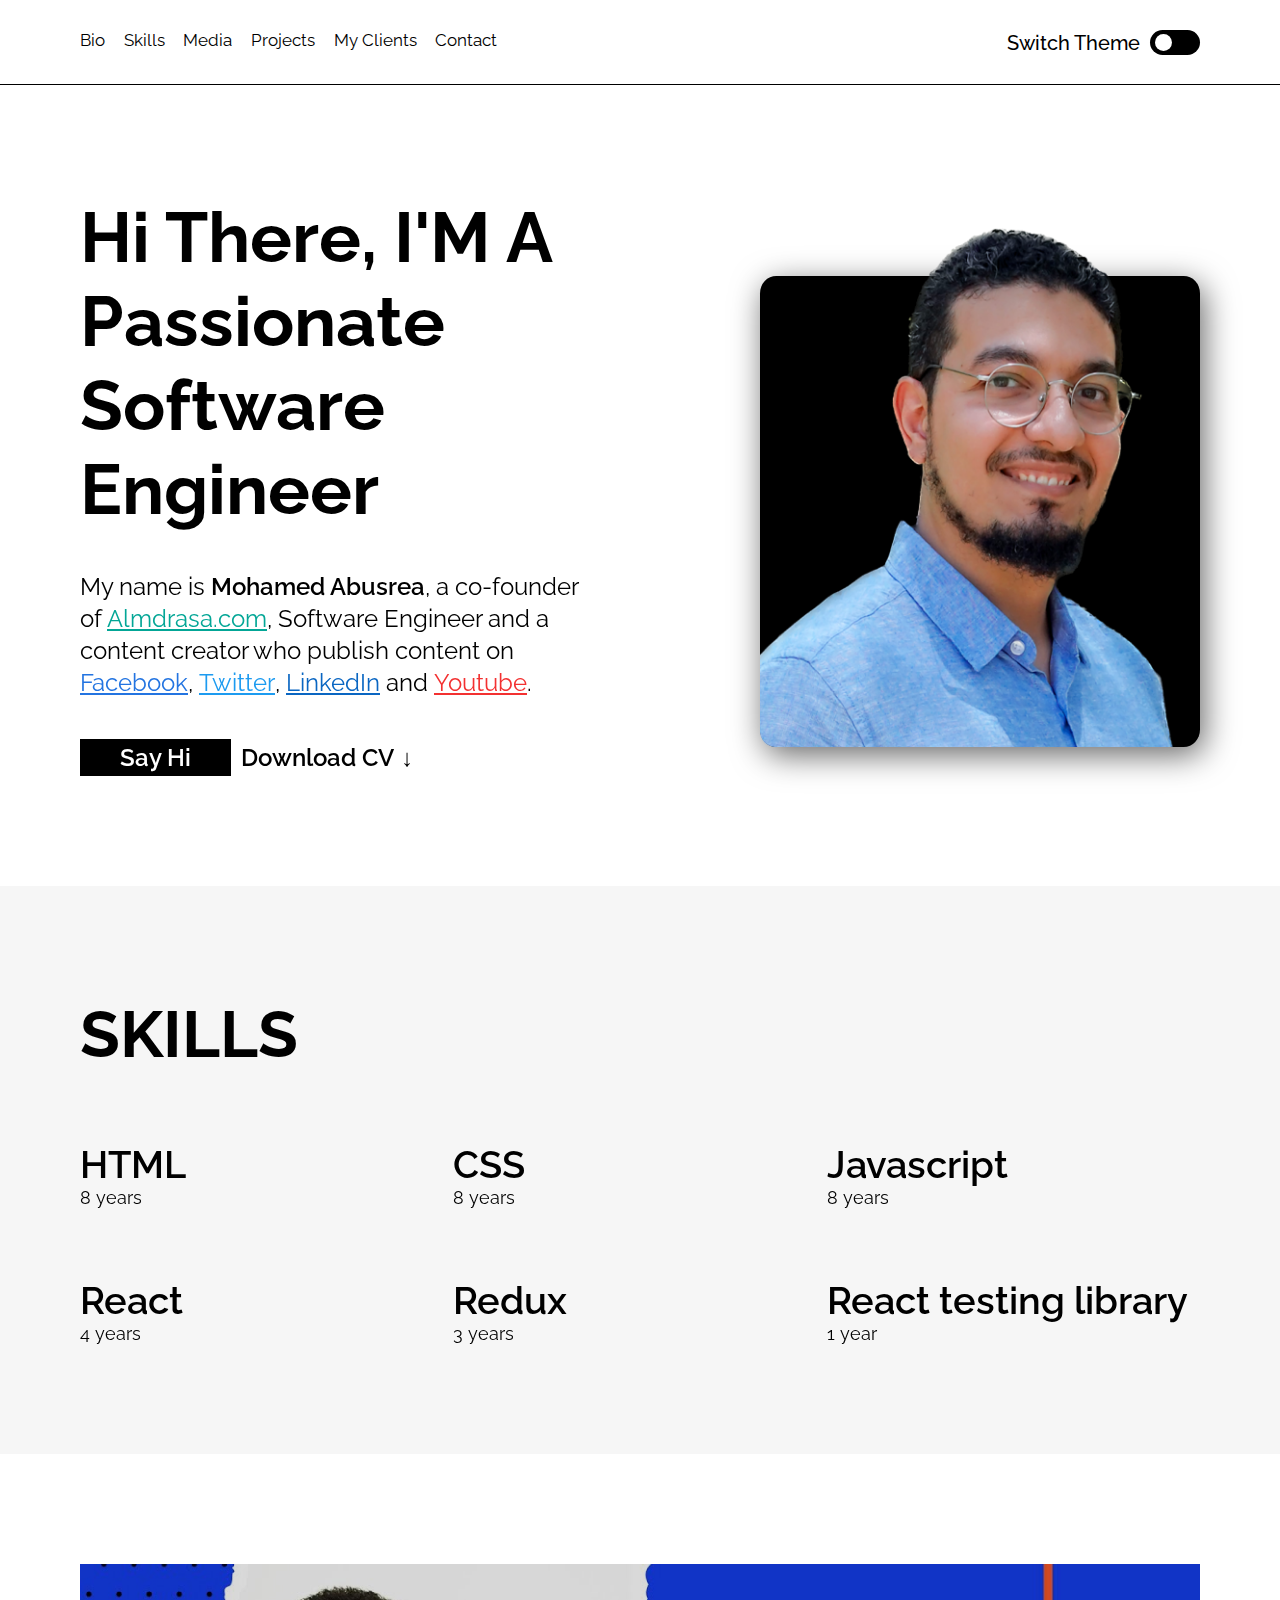
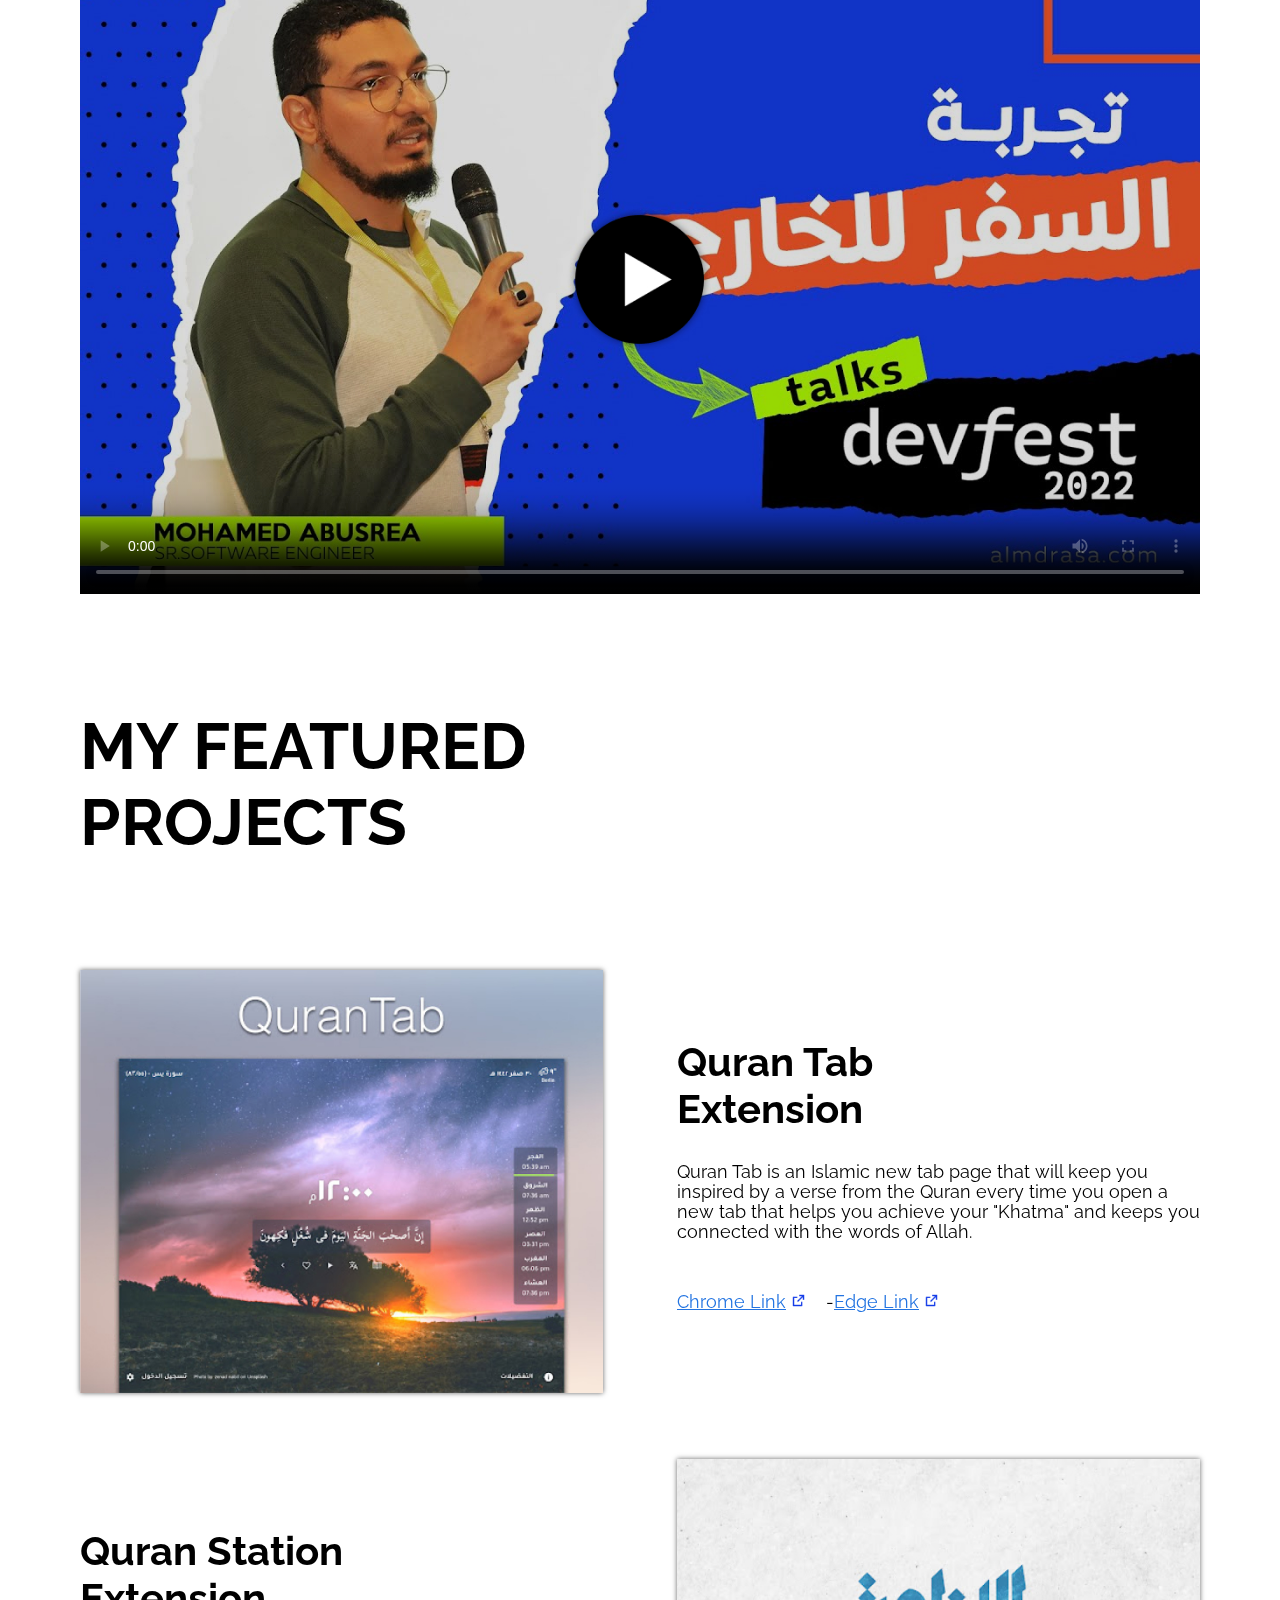
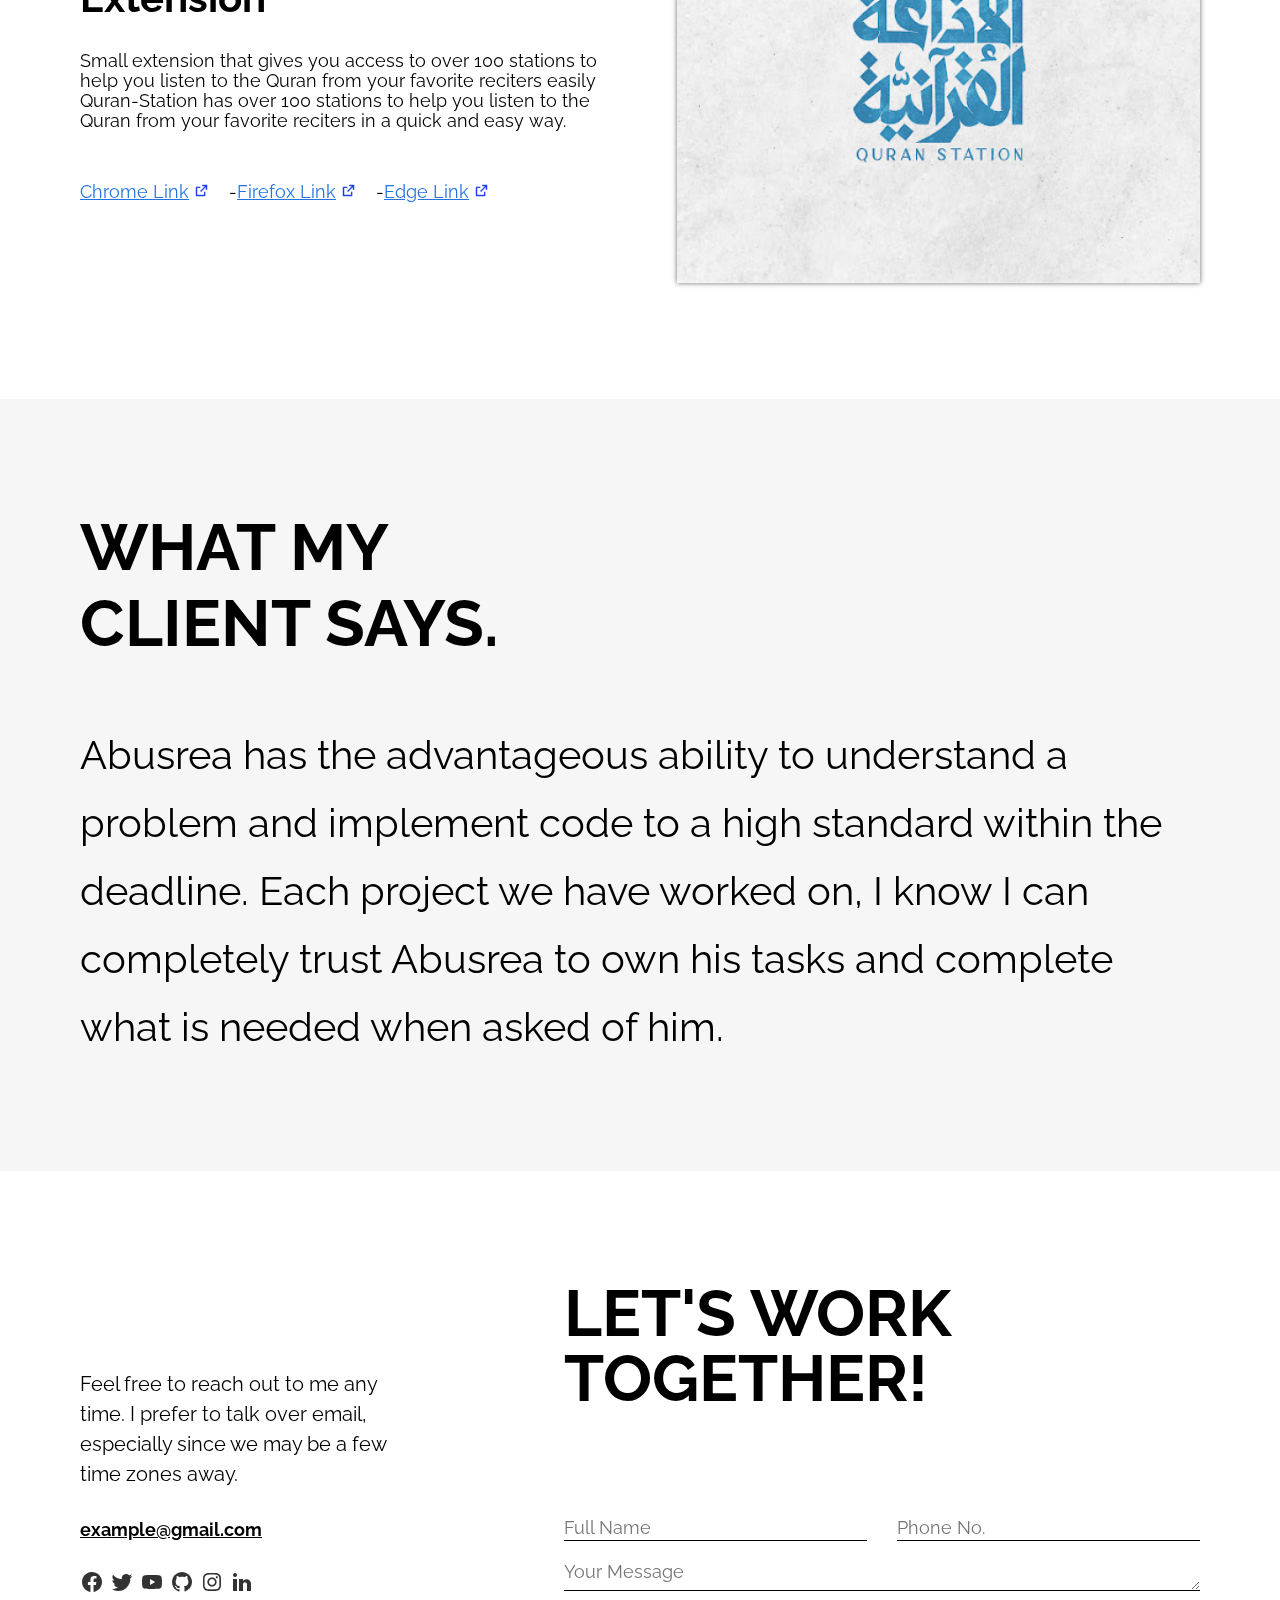
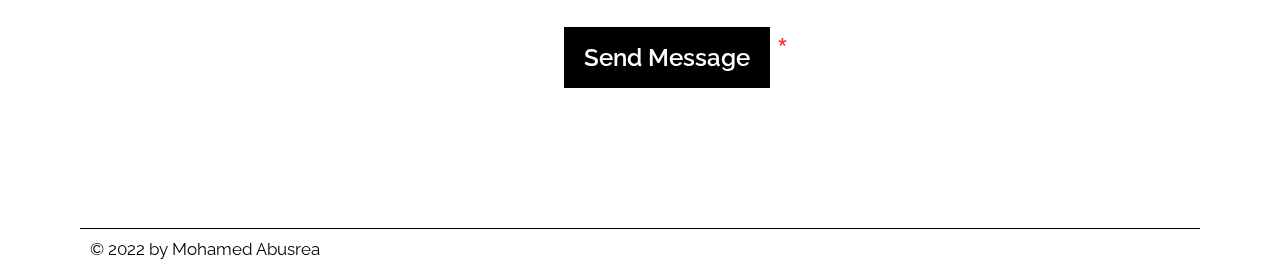
==== index.html @ 6fb5336c "saving a simple version" ====
<!DOCTYPE html>
<html lang="en">
  <head>
    <meta charset="UTF-8" />
    <meta name="viewport" content="width=device-width, initial-scale=1.0" />
    <link rel="stylesheet" href="style.css" />
    <link rel="preconnect" href="https://fonts.googleapis.com" />
    <link rel="preconnect" href="https://fonts.gstatic.com" crossorigin />
    <link
      href="https://fonts.googleapis.com/css2?family=Poppins&display=swap"
      rel="stylesheet"
    />
    <link rel="preconnect" href="https://fonts.googleapis.com" />
    <link rel="preconnect" href="https://fonts.gstatic.com" crossorigin />
    <link
      href="https://fonts.googleapis.com/css2?family=Raleway&display=swap"
      rel="stylesheet"
    />
    <title>Mohamed Abusrea</title>
  </head>
  <body>
    <div class="global-container">
      <video  class="bg-loop" autoplay loop muted playsinline >
        <source src="video-loop.mp4" type="video/mp4"/>
        Your browser does not support Video tag.
      </video>
      <header>
        
        <label class="burger-menu" for="menu">
          <div class="burger-menu__bar"></div>
          <div class="burger-menu__bar"></div>
          <div class="burger-menu__bar"></div>
        </label>
        <input type="checkbox" class="burger-menu__checkbox" id="menu"/>


        <nav class="nav">
          <ul class="nav__list">
            <li><a href="#bio" class="a-bio">Bio</a></li>
            <li><a href="#skills"class="a-skills" >Skills</a></li>
            <li><a href="#media" class="a-media">Media</a></li>
            <li><a href="#projects" class="a-projects">Projects</a></li>
            <li><a href="#clients" class="a-clients">My Clients</a></li>
            <li><a href="#contact" class="a-contact">Contact</a></li>
          </ul>
        </nav>


        <div class="toggle">
          <h3>Switch Theme</h3>
          <input type="checkbox" name="toggle-box" id="toggle__checkbox" />
          <label class="toggle__label" for="toggle__checkbox"></label>
        </div>
      </header>
      <section class="bio section--container" id="bio">
        <div class="bio__infos">
          <h1 class="bio__title">
            Hi There, I'M A Passionate Software Engineer
          </h1>
          <p class="bio__description">
            My name is <span class="bio__name">Mohamed Abusrea</span>, a
            co-founder of
            <a class="bio__almdrasa" href="https://www.almdrasa.com/"
              >Almdrasa.com</a
            >, Software Engineer and a content creator who publish content on
            <a class="bio__facebook" href="https://www.facebook.com/m.abusrea"
              >Facebook</a
            >,
            <a class="bio__twitter" href="https://twitter.com/mohamed_abusrea"
              >Twitter</a
            >,
            <a
              class="bio__linkedin"
              href="https://www.linkedin.com/in/mohamedabusrea/"
              >LinkedIn</a
            >
            and
            <a
              class="bio__youtube"
              href="https://www.youtube.com/@MohamedAbusrea"
              >Youtube</a
            >.
          </p>
          <di class="bio__docs">
            <a href="#contact" class="bio__contact">Say Hi</a>
            <a href="./assets/mohamedAbusreaResume.pdf" class="bio__download"
              >Download CV <span class="bio__download--arrow">↓</span></a
            >
          </di>
        </div>
        <div class="bio__image">
          <img
            src="images/personal-pic.png"
            alt="Self-Picture:Mohamed_Abusrea"
          />
        </div>
      </section>

      <section class="skills section--bg" id="skills">
        <h1 class="skills__title section-title">SKILLS</h1>

        <div class="html">
          <h2>HTML</h2>
          <span>8 years</span>
        </div>
        <div class="css">
          <h2>CSS</h2>
          <span>8 years</span>
        </div>
        <div class="js">
          <h2>Javascript</h2>
          <span>8 years</span>
        </div>

        <div class="react">
          <h2>React</h2>
          <span>4 years</span>
        </div>
        <div class="redux">
          <h2>Redux</h2>
          <span>3 years</span>
        </div>
        <div class="react-testing-lib">
          <h2>React testing library</h2>
          <span>1 year</span>
        </div>
      </section>

      <section class="media " id="media">
        <video poster="./images/thumbnail.jpg" controls class="media__video">
          <source src="./video.mp4" type="video/mp4">
        </video>
      </section>

      <section class="projects" id="projects">
        <h1 class="projects__title section-title">MY FEATURED PROJECTS</h1>
        <div class="section--container">
        <div class="projects__image1">
          <img src="images/project-1.jpg" alt="1st project">
        </div>
        <div class="projects__project1">
          <h2>
            Quran Tab Extension
          </h2>
          <p>
            Quran Tab is an Islamic new tab page that will keep you inspired by a verse from the Quran every time you open a new tab that helps you achieve your "Khatma" and keeps you connected with the words of Allah.
          </p>
          <span class="projects__links">
            <a href="https://bit.ly/qt-chrome">Chrome Link</a>
            <span>-</span><a href="https://bit.ly/qt-edge">Edge Link</a>
          </span>
        </div>
        <div class="projects__project2">
          <h2>
            Quran Station Extension
          </h2>
          <p>
            Small extension that gives you access to over 100 stations to help you listen to the Quran from your favorite reciters easily Quran-Station has over 100 stations to help you listen to the Quran from your favorite reciters in a quick and easy way.
          </p>
          <span class="projects__links">
            <a href="https://bit.ly/qs-chrome">Chrome Link</a>
            <span>-</span><a href="https://bit.ly/qs-firefox">Firefox Link</a>
            <span>-</span><a href="https://bit.ly/quran-station-edge">Edge Link</a>
          </span>
        </div>
        <div class="projects__image2">
          <img src="images/project-2.jpg" alt="2nd project">
        </div>
      </div>
      </section>

      <section class="clients section--container section--bg" id="clients">
        <h1 class="client__title section-title">
          WHAT MY <br/>CLIENT SAYS.
        </h1>
        <div class="clients__opinions">
          <p class="clients__opinion">
            Abusrea has the advantageous ability to understand a problem and implement code to a high standard within the deadline. Each project we have worked on, I know I can completely trust Abusrea to own his tasks and complete what is needed when asked of him.
          </p>
          <p class="clients__opinion"> 
            Mohamed will patiently listen to you and give you his own Ideas as well, and in the end, he comes up with something completely different from what you're expecting, but the good news is, you'll always love it.
          </p>
          <p class="clients__opinion">
            I had a chance to work closely with Mohamed as a direct manager from hist first day at DeliveryHero until my last day there (6+months). Mohamed's biggest strengths that I admire are taking initiatives on personal and team level, and driving them.
          </p>
        </div>
      </section>

      <section class="contact section--container" id="contact">
        <div>
          <p class="contact__description">
            Feel free to reach out to me any time. I prefer to talk over email, especially since we may be a few time zones away.
          </p>
          <a href="mailto: example@gmail.com" class="contact__email">example@gmail.com</a>
          <div class="contact__socials">
            <a href="#" class="contact__social">
              <svg width="24" height="24" viewBox="0 0 24 24" fill="none" xmlns="http://www.w3.org/2000/svg">
                <path d="M2.00195 12.002C2.00312 16.9214 5.58036 21.11 10.439 21.881V14.892H7.90195V12.002H10.442V9.80198C10.3284 8.75952 10.6845 7.72058 11.4136 6.96692C12.1427 6.21325 13.1693 5.823 14.215 5.90198C14.9655 5.9141 15.7141 5.98095 16.455 6.10198V8.56098H15.191C14.7558 8.50399 14.3183 8.64771 14.0017 8.95165C13.6851 9.25559 13.5237 9.68687 13.563 10.124V12.002H16.334L15.891 14.893H13.563V21.881C18.8174 21.0506 22.502 16.2518 21.9475 10.9611C21.3929 5.67035 16.7932 1.73991 11.4808 2.01716C6.16831 2.29441 2.0028 6.68229 2.00195 12.002Z" fill="#333333"/>
                </svg>                
            </a>
            <a href="#" class="contact__social">
              <svg width="24" height="24" viewBox="0 0 24 24" fill="none" xmlns="http://www.w3.org/2000/svg">
                <path d="M19.995 6.68799C20.8914 6.15208 21.5622 5.30823 21.882 4.31399C21.0397 4.81379 20.118 5.16587 19.157 5.35499C17.8246 3.94552 15.7135 3.60251 14.0034 4.51764C12.2933 5.43277 11.4075 7.37948 11.841 9.26999C8.39062 9.09676 5.17598 7.4669 2.99702 4.78599C1.85986 6.74741 2.44097 9.25477 4.32502 10.516C3.64373 10.4941 2.97754 10.3096 2.38202 9.97799C2.38202 9.99599 2.38202 10.014 2.38202 10.032C2.38241 12.0751 3.82239 13.8351 5.82502 14.24C5.19308 14.4119 4.53022 14.4372 3.88702 14.314C4.45022 16.0613 6.06057 17.2583 7.89602 17.294C6.37585 18.4871 4.49849 19.1342 2.56602 19.131C2.22349 19.1315 1.88123 19.1118 1.54102 19.072C3.50341 20.333 5.78738 21.0023 8.12002 21C11.3653 21.0223 14.484 19.7429 16.7787 17.448C19.0734 15.1531 20.3526 12.0342 20.33 8.78899C20.33 8.60299 20.3257 8.41799 20.317 8.23399C21.1575 7.62659 21.8828 6.87414 22.459 6.01199C21.676 6.35905 20.8455 6.58691 19.995 6.68799Z" fill="#333333"/>
                </svg>                
            </a>
            <a href="#" class="contact__social">
              <svg width="24" height="24" viewBox="0 0 24 24" fill="none" xmlns="http://www.w3.org/2000/svg">
                <path d="M12.006 19.012H11.986C11.924 19.012 5.721 19 4.156 18.575C3.29543 18.3432 2.62335 17.6707 2.392 16.81C2.11058 15.2224 1.97469 13.6123 1.986 12C1.97873 10.385 2.11831 8.77271 2.403 7.183C2.64071 6.32151 3.30983 5.64595 4.169 5.4C5.691 5 11.723 5 11.979 5H12C12.063 5 18.282 5.012 19.831 5.437C20.6898 5.67001 21.3605 6.3411 21.593 7.2C21.8834 8.79354 22.0197 10.4113 22 12.031C22.007 13.644 21.8671 15.2543 21.582 16.842C21.3477 17.7016 20.6752 18.3726 19.815 18.605C18.295 19.008 12.262 19.012 12.006 19.012ZM10.006 9.005L10.001 15.005L15.213 12.005L10.006 9.005Z" fill="#333333"/>
                </svg>
            </a>
            <a href="#" class="contact__social">
              <svg width="24" height="24" viewBox="0 0 24 24" fill="none" xmlns="http://www.w3.org/2000/svg">
                <path d="M12.026 2C7.13295 1.99937 2.96183 5.54799 2.17842 10.3779C1.395 15.2079 4.23061 19.893 8.87302 21.439C9.37302 21.529 9.55202 21.222 9.55202 20.958C9.55202 20.721 9.54402 20.093 9.54102 19.258C6.76602 19.858 6.18002 17.92 6.18002 17.92C5.99733 17.317 5.60459 16.7993 5.07302 16.461C4.17302 15.842 5.14202 15.856 5.14202 15.856C5.78269 15.9438 6.34657 16.3235 6.66902 16.884C6.94195 17.3803 7.40177 17.747 7.94632 17.9026C8.49087 18.0583 9.07503 17.99 9.56902 17.713C9.61544 17.207 9.84055 16.7341 10.204 16.379C7.99002 16.128 5.66202 15.272 5.66202 11.449C5.64973 10.4602 6.01691 9.5043 6.68802 8.778C6.38437 7.91731 6.42013 6.97325 6.78802 6.138C6.78802 6.138 7.62502 5.869 9.53002 7.159C11.1639 6.71101 12.8882 6.71101 14.522 7.159C16.428 5.868 17.264 6.138 17.264 6.138C17.6336 6.97286 17.6694 7.91757 17.364 8.778C18.0376 9.50423 18.4045 10.4626 18.388 11.453C18.388 15.286 16.058 16.128 13.836 16.375C14.3153 16.8651 14.5612 17.5373 14.511 18.221C14.511 19.555 14.499 20.631 14.499 20.958C14.499 21.225 14.677 21.535 15.186 21.437C19.8265 19.8884 22.6591 15.203 21.874 10.3743C21.089 5.54565 16.9181 1.99888 12.026 2Z" fill="#333333"/>
                </svg>
            </a>
            <a href="#" class="contact__social">
              <svg width="24" height="24" viewBox="0 0 24 24" fill="none" xmlns="http://www.w3.org/2000/svg">
                <path d="M12.002 21.041C9.54195 21.041 9.25195 21.028 8.29195 20.986C7.54332 20.9614 6.80439 20.8092 6.10695 20.536C4.90026 20.0664 3.94609 19.1119 3.47695 17.905C3.21426 17.205 3.07257 16.4655 3.05795 15.718C3.00195 14.76 3.00195 14.446 3.00195 12.005C3.00195 9.538 3.01495 9.25 3.05795 8.295C3.07289 7.54853 3.21457 6.81001 3.47695 6.111C3.94558 4.90253 4.9013 3.94718 6.10995 3.479C6.8086 3.21521 7.5473 3.07315 8.29395 3.059C9.24895 3.005 9.56295 3.005 12.002 3.005C14.482 3.005 14.767 3.018 15.712 3.059C16.4605 3.07327 17.2012 3.21531 17.902 3.479C19.1103 3.94771 20.0658 4.90288 20.535 6.111C20.8021 6.8202 20.9445 7.57026 20.956 8.328C21.012 9.28601 21.012 9.59901 21.012 12.039C21.012 14.479 20.998 14.799 20.956 15.746C20.9411 16.4942 20.799 17.2344 20.536 17.935C20.0656 19.1427 19.11 20.0976 17.902 20.567C17.2022 20.8292 16.4631 20.9709 15.716 20.986C14.761 21.041 14.448 21.041 12.002 21.041ZM11.968 4.588C9.52195 4.588 9.26795 4.6 8.31295 4.643C7.74294 4.65056 7.17843 4.75575 6.64395 4.954C5.85471 5.25601 5.23018 5.878 4.92495 6.666C4.72517 7.2063 4.61996 7.77698 4.61395 8.353C4.56095 9.322 4.56095 9.576 4.56095 12.005C4.56095 14.405 4.56995 14.696 4.61395 15.659C4.62291 16.2292 4.72805 16.7938 4.92495 17.329C5.23063 18.1165 5.85505 18.738 6.64395 19.04C7.17807 19.2396 7.7428 19.3448 8.31295 19.351C9.28095 19.407 9.53595 19.407 11.968 19.407C14.421 19.407 14.675 19.395 15.622 19.351C16.1924 19.3441 16.7573 19.2389 17.292 19.04C18.0764 18.7354 18.6969 18.1153 19.002 17.331C19.2014 16.7903 19.3065 16.2193 19.313 15.643H19.324C19.367 14.687 19.367 14.432 19.367 11.989C19.367 9.54601 19.356 9.289 19.313 8.334C19.304 7.76446 19.1988 7.20052 19.002 6.666C18.6976 5.88058 18.077 5.2593 17.292 4.954C16.7574 4.75475 16.1924 4.64953 15.622 4.643C14.655 4.588 14.402 4.588 11.968 4.588ZM12.002 16.624C10.1319 16.6252 8.44537 15.4997 7.72882 13.7725C7.01226 12.0452 7.40686 10.0563 8.72858 8.73347C10.0503 7.4106 12.0388 7.01428 13.7667 7.72934C15.4946 8.4444 16.6215 10.13 16.622 12C16.6192 14.5511 14.553 16.619 12.002 16.624ZM12.002 8.998C10.3451 8.998 9.00195 10.3412 9.00195 11.998C9.00195 13.6549 10.3451 14.998 12.002 14.998C13.6588 14.998 15.002 13.6549 15.002 11.998C14.9981 10.3427 13.6572 9.00185 12.002 8.998ZM16.802 8.28501C16.2074 8.2828 15.7269 7.79959 15.728 7.20501C15.7291 6.61043 16.2114 6.12901 16.806 6.12901C17.4005 6.12901 17.8828 6.61042 17.884 7.205C17.8842 7.49187 17.7702 7.76703 17.5672 7.96968C17.3642 8.17234 17.0888 8.2858 16.802 8.28501Z" fill="#333333"/>
                </svg>
            </a>
            <a href="#" class="contact__social">
              <svg width="24" height="24" viewBox="0 0 24 24" fill="none" xmlns="http://www.w3.org/2000/svg">
                <path d="M13 21H9V9H13V11C13.8526 9.91525 15.1456 9.26857 16.525 9.237C19.0056 9.25077 21.0072 11.2694 21 13.75V21H17V14.25C16.84 13.1326 15.8818 12.3036 14.753 12.306C14.2593 12.3216 13.7932 12.5378 13.4624 12.9046C13.1316 13.2715 12.9646 13.7573 13 14.25V21ZM7 21H3V9H7V21ZM5 7C3.89543 7 3 6.10457 3 5C3 3.89543 3.89543 3 5 3C6.10457 3 7 3.89543 7 5C7 5.53043 6.78929 6.03914 6.41421 6.41421C6.03914 6.78929 5.53043 7 5 7Z" fill="#333333"/>
              </svg>
            </a>
          </div>
        </div>
        <div class="contact__form">
          <h1 class="section-title contact__title">
            LET'S WORK TOGETHER!
          </h1>
          <form action="results.html">
            <div class="contact__inputs">
              <input name="fullName" placeholder="Full Name" type="text" class="contact__input" required>
              <input name="telephone" placeholder="Phone No." type="tel" class="contact__input" pattern="[0-9]{3}-[0-9]{2}-[0-9]{3}" required>
            </div>
            <textarea placeholder="Your Message" name="description" id="description" rows="1" class="contact__input" required></textarea>
            <input type="submit" value="Send Message" >
          </form>
        </div>
      </section>

      <footer>
        <p>© 2022 by Mohamed Abusrea</p>
      </footer>
    </div>
  </body>
</html>
---- style.css ----
:root{
    --container-width: 112rem;
    --gutter: 2rem;
    --color-black: #000;
    --color-light-black:#00000099;
    --color-white: #fff;
    --color-blue: #2374e1;
    --color-light-blue: #1d9bf0;
    --color-dark-blue: #0a66c2;
    --color-darker-blue: #143ce8;
    --color-red: #f33131;
    --color-green: #03a696;
    --color-grey: #f6f6f6;
    --color-very-dark-blue:rgb(14, 0, 78);
    --color-light-orange:rgba(223, 149, 12, 0.999);
    --color-dark-green: #42959b;
    --color-background: var(--color-white);
    --color-box-shadow:var(--color-light-black);
    --color-text: var(--color-black);
    --color-box-img: var(--color-black);
    --color-link-bg: var(--color-black);
    --color-input-border: var(--color-black);
    --font-family-raleway: "Raleway", sans-serif;
    --font-family-poppins: 'Poppins', sans-serif;
    --font-weight-regular: 400;
    --font-weight-medium: 500;
    --font-weight-semi-bold: 600;
    --font-weight-bold: 700;
    --font-size-70: 7rem;
    --font-size-65: 6.5rem;
    --font-size-40: 4rem;
    --font-size-38: 3.8rem;
    --font-size-24: 2.4rem;
    --font-size-22: 2.2rem;
    --font-size-20: 2rem;
    --font-size-18: 1.8rem;
    --font-size-15: 1.5rem;
    --transition-timing: 0.3s;
}
/* CSS Reset */
*{
    margin: 0;
    padding: 0;
    font:inherit;
}

*, *::before, *::after{
    box-sizing:border-box;
}

a{
    color:inherit;
    display: inline-block;
}

ul,ol{
    list-style:none;
}

/* End CSS Reset */

html {
    font-size: 62.5%;
    scroll-behavior: smooth;
    scroll-padding-top: 11rem;
    overflow-x: hidden;
}

body{
    font-family: var(--font-family-raleway);
    font-size: 1.7rem;
    color:var(--color-text);
    background-color: var(--color-background);
}
.global-container{
    max-width: calc(var(--container-width) + var(--gutter) * 2);
    margin:0 auto;
    display: grid;
    row-gap:11rem;
    padding-inline: var(--gutter);
}
.section--container{
    display: grid;
    grid-template-rows: auto;
    grid-template-columns:repeat(2, 1fr) ;
    font-size: var(--font-size-24);
    column-gap: 7.4rem;
    row-gap: 6rem;
    align-items: center;
}
.section-title{
    font-family: var(--font-family-raleway);
    font-size: var(--font-size-65);
    font-weight:var(--font-weight-bold);
    grid-column: 1/-1;
    text-transform: capitalize;
}
.section--bg::before{
    content: "";
    position: absolute;
    height: 100%;
    width: 100vw;
    justify-self: center;
    background-color: var(--color-grey);
    z-index: -1;
}
.section--bg {
    padding: 11rem 0;
}

.bg-loop{
    position: fixed;
    top: 0;
    left: 0;
    min-height: 100%;
    min-width: 100%;
    opacity: 0.23;
    z-index: -1;
}

header{
    padding: 3rem 0;
    display: flex;
    justify-content: center;
    position: sticky;
    top: 0;
    background-color: var(--color-background);
    z-index: 1;
}
header::before{
    content: "";
    position: absolute;
    z-index: -1;
    height: 100%;
    width: 100vw;
    border-bottom: 0.1rem solid var(--color-input-border);
    background-color: var(--color-background);
    top: 0;
}
.burger-menu__checkbox{display: none;}

.global-container:has(#bio:target) .a-bio,
.global-container:has(#skills:target) .a-skills,
.global-container:has(#projects:target) .a-projects,
.global-container:has(#contact:target) .a-contact,
.global-container:has(#clients:target) .a-clients,
.global-container:has(#media:target) .a-media{
    color: var(--color-red);
    font-weight: var(--font-weight-bold);
    text-decoration: underline;
}
.nav__list{
    display: flex;
    gap: 1.1em;
}
.nav__list a{
    text-decoration: none;
}
.nav__list a:hover{
    text-decoration: underline;
}
/*Toggle part*/
.toggle{
    display: flex;
    gap: 10px;
    margin-left: auto;
    align-items: center;
}
.toggle > h3{
    font-weight: var(--font-weight-medium);
    font-size: 20px;
}

#toggle__checkbox{
    display: none;
}
.toggle__label{
    display: block;
    background-color: var(--color-black);
    color:var(--color-white);
    border-radius: 1em;
    width:5rem;
    height: 2.5rem;
    cursor: pointer;
    padding: .25em .3em ;
    transition: .5s;
}
.toggle__label::after{
    content: "";
    display: block;
    background-color: var(--color-white);
    width:1em;
    height: 1em;
    border-radius: 50%;
    transition: .5s;

}
#toggle__checkbox:checked + .toggle__label{
    background-color: var(--color-white);
    border: var(--color-black) solid 1px;
}
#toggle__checkbox:checked + .toggle__label::after{
    transform:translatex(2rem);
    background-color: var(--color-very-dark-blue);
    transition: .4s;
}


/*Bio part*/
.bio__infos{
    display:flex;
    flex-direction:column;
    gap:4rem;
}
.bio__title{
    font-weight: var(--font-weight-bold);
    font-size: var(--font-size-70);
    grid-area: 1/ 1/ 2/ 2;
    line-height: 1.2em;
    
}
.bio__description{
    line-height: 32px;
    grid-area: 2 / 1 / 3 /2;
    
}
.bio__almdrasa {
    color: var(--color-green);
  }
  .bio__facebook {
    color: var(--color-blue);
  }
  .bio__twitter {
    color: var(--color-light-blue);
  }
  .bio__linkedin {
    color: var(--color-dark-blue);
  }
  .bio__youtube {
    color: var(--color-red);
  }
.bio__description > span{
    font-weight: var(--font-weight-semi-bold);
}
.bio__docs{
    grid-area:3/ 1 /4 /2 ;
    display: flex;
    align-items: center;
    gap: 1rem;
}
.bio__download, .bio__contact{
    text-decoration: none;
    font-weight: var(--font-weight-semi-bold);
}
.bio__download {
    display:flex ;
    gap:0.3em;
    align-items: center;
}
.bio__contact{
    color: var(--color-white);
    background-color: var(--color-link-bg);
    padding: 0.4rem 4rem;
}
.bio__download--arrow {
    display: inline-block;
    animation: UpDown 1.4s infinite  cubic-bezier(0.18, 0.89, 0.32, 1.28);
}
@keyframes UpDown {
    0%{
        transform: translateY(-0.3rem);
    }
    35%{
        transform: translateY(0.3rem);
    }
    70%{
        transform:translateY(0);
    }
    100%{
        transform: translateY(-0.3rem);
    }
}

.bio__image img{
    width:44rem;
}
.bio__image{
    display: flex;
    position: relative;
    align-items: flex-end;
    justify-self: end;
    align-self: center;
}
.bio__image::before{
    content: "";
    height: 90%;
    width: 100%;
    z-index:-1;
    position: absolute;
    background-color: var(--color-box-img);
    border-radius: 3.7%;
    box-shadow: 4px 8px 32px var(--color-box-shadow);
}


/* Skills part */
.skills{
    display:grid;
    position: relative;
    grid-template-rows:repeat(3, auto);
    grid-template-columns: repeat(3, 1fr);
    row-gap: 7rem;
    height: fit-content;
}
.skills h2{
    font-size:var(--font-size-38);
    font-weight: var(--font-weight-semi-bold);
}
.html{
    grid-area: 2 / 1 / 2 / 2;
}
.css{
    grid-area: 2/2/2/3;
}
.js{
    grid-area: 2/3/2/4;
}
.react{
    grid-area: 3/1/3/2;
}
.redux{
    grid-area:3/2/3/3;
}
.react-testing-lib{
    grid-area:3/3/3/4;
}
.skills div{
    transition: var(--transition-timing);
}
.skills div:hover{
    text-shadow: -1px 1px 2px var(--color-green);
    user-select: none;
}
.skills span{
    font-size: var(--font-size-18);
    color:var(--color);
    font-weight: var(--font-weight-regular);
}

/*Media part*/
.media{
    align-items: center;
    justify-content: center;
}
.media__video{
    max-width: 100%;
}

/* Projects part */
.projects h1{
    font-weight: var(--font-weight-bold);
    padding-bottom: 11rem;
    width: 60%;
    text-transform: capitalize;
}
.projects h2{
    font-size: var(--font-size-40);
    font-weight: var(--font-weight-bold);
    width: 60%;
}
.projects__links{
    display: flex;
    gap:1rem;
    align-items: center;
    width: 100%;
    font-size: var(--font-size-18);
    height: 6rem;
}
.projects__links a{
    color: var(--color-blue);
}
.projects__links a::after{
    content: "";
    display: inline-block;
    width:1.5rem;
    height:1.5rem;
    background-image: url('images/external-icon.png');
    background-size: cover;
    margin-inline-start: 0.5rem;
}
.projects__links span{
    position: relative;
    left:10px
}
.projects p{
    padding: 3rem 0;
    font-size: var(--font-size-18);
    line-height: 2rem;
}
.projects__project1{
    grid-area: 1/2/1/3;
}
.projects__project2{
    grid-area: 2/1/2/2;
}
.projects-image1{
    grid-area:1/1/1/2;
}
.projects-image2{
    grid-area: 2/2/3/2;

}
.projects img{
    max-width:100%;
    box-shadow: 0 0 5px var(--color-box-shadow); 
}

/* Clients part */

.clients{
    position: relative;
}
.clients__opinions{
    display: flex;
    overflow-x: auto;
    scroll-snap-type: x mandatory;
    grid-column: 1/-1;
    font-size: var(--font-size-40);
    line-height: 1.7em;
}
.clients__opinion{
    flex-basis:100%;
    flex-shrink: 0;
    height: min-content;
    scroll-snap-align: center;
}

/* Contact part */
.contact{
    align-items: center;
    justify-items: center;
    column-gap: 17rem;
    margin-bottom:3rem;
}
.contact__description{
    font-size: var(--font-size-20);
    line-height: 3rem;
    max-width: 100%;
}
.contact__email{
    font-weight: var(--font-weight-bold);
    margin: 3rem 0;
    font-size: var(--font-size-18);
}
.contact__socials{
    user-select: none;
}
.contact__social{
    transition:var(--transition-timing);
}
.contact__social:hover{
    transform: scale(1.2);
}

.contact h1{
    padding-bottom: 10rem;
    line-height: 6.5rem;
}
.contact__inputs{
    display: flex;
    gap:3rem;
}
.contact__input{
    border: 0;
    outline: 0;
    border-bottom: 1px solid var(--color-input-border);
    background-color: transparent;
}
.contact__input::placeholder{
    font-size: var(--font-size-18);
}
textarea{
    width: 100%;
    margin-top: 2rem;
}
input[type="submit"]{
    color: var(--color-white);
    outline: 0;
    border: 0;
    background-color: var(--color-link-bg);
    font-weight: var(--font-weight-semi-bold);
    font-size: var(--font-size-24);
    padding: 1.6rem 2rem;
    margin-top: 3rem;
}
form{
    width:min-content;
    margin: 0 auto;
}
form:invalid::after{
    content: "*";
    font-size: var(--font-size-40);
    color: var(--color-red);
}

footer{
    position: relative;
    padding: 1rem;
    border-top: 1px solid var(--color-input-border);
}

/* Change theme */
html:has(#toggle__checkbox:checked){
    --color-background: var(--color-very-dark-blue);
    --color-text: var(--color-white);
    --color-input-border: var(--color-white);
    --color-box-shadow:var(--color-black);
    --color-grey:var(--color-light-orange);
    --color-box-img:rgb(255, 198, 92);
    --color-link-bg:var(--color-light-orange);
}


/* Responsive */

@media screen and (max-width:1000px){
    html{
        font-size: 7px;
    }
}

@media screen and (max-width:800px) {
    .global-container{
        row-gap: 7rem;
    }

    .section--container{
        grid-template-columns: 1fr;
        column-gap: 0;
    }

    .section--bg{
        padding: 7rem 0;
    }

    #toggle__checkbox:checked + .toggle__label::after{
        transform: translatex(2.3rem);
    }
    .toggle__label{
        padding: 3px;
        height: 3rem;
    }
    .bio__image{
        order:-1;
        justify-self: center;
        align-self: center;
    }

    .skills{
        grid-template-columns: repeat(2, 1fr);
        grid-template-rows: repeat(4, auto);
        gap: 3rem;
    }
    .redux{
        grid-area: 4/1/4/2;
    }
    .react-testing-lib{
        grid-area:4/2/4/3 ;
    }
    .js{
        grid-area:3/2/3/3;
    }

    .projects__image1{
        justify-self: center;
    }
    .projects__project1{
        grid-area: 2/1/2/3;
    }
    .projects__image2{
        grid-area: 3/1/3/2;
        justify-self: center;
    }
    .projects__project2{
        grid-area: 4/1/4/2;
    }

    
    .contact__form{
        order: -1;
    }
}

@media screen and (max-width:500px) {
    html{
        font-size: 5px;
        scroll-padding-top: 25rem;
    }
    
    .bg-loop{
        height: 100vw;
    }

    header{
        padding: 0;
    }
    header::before{
        z-index: 0;
    }
    .nav__list{
        justify-content: center;
    }

    .toggle {
    z-index: 1;
    padding: 3rem 0;
    }
    #toggle__checkbox:checked + .toggle__label::after{
        transform: translatex(2.5rem);
    }
    .toggle__label{
        width: 27px;
        height: 16px;
        padding: 3px;
    }
    .toggle__label::after{
        width: 40%;
        height: 96%;
    }
    .toggle h3{
        font-size: var(--font-size-24);
    }

    .contact__form{
        display: flex;
        flex-direction: column;
        justify-content: center;
    }
    .contact h1{
        font-size: 5rem;
        padding-bottom: 4rem;
    }
    section, footer{
        transition: var(--transition-timing);
    }

    /* Burger menu */
    .burger-menu{
        display: flex;
        flex-direction: column;
        cursor: pointer;
        gap:0.8rem;
        justify-content: center;
        z-index: 0;
    }

    .burger-menu__bar{
        height: 0.45rem;
        width: 5rem;
        background-color: var(--color-text);
        transition: var(--transition-timing);
    }
    header:has(.burger-menu__checkbox:checked) .burger-menu__bar:nth-child(1){
        transform:translateY(9px) rotate(45deg);
    }
    header:has(.burger-menu__checkbox:checked) .burger-menu__bar:nth-child(2){
        visibility:hidden;
        opacity: 0;
    }
    header:has(.burger-menu__checkbox:checked) .burger-menu__bar:nth-child(3){
        transform: translateY(-3px) rotate(-45deg);
    }

    .nav{
        position: absolute;
        width: 100vw;
        background-color: var(--color-background);
        top: 0;
        font-size: var(--font-size-20);
        padding: 3rem 0;
        border-bottom: 1px solid var(--color-input-border);
        z-index: -1;
        transition: var(--transition-timing);
    }
    
    header:has(.burger-menu__checkbox:checked) .nav{
        top:100%
    }
    html:has(.burger-menu__checkbox:checked) section,
    html:has(.burger-menu__checkbox:checked) footer{
        filter: blur(3px);
    }

}
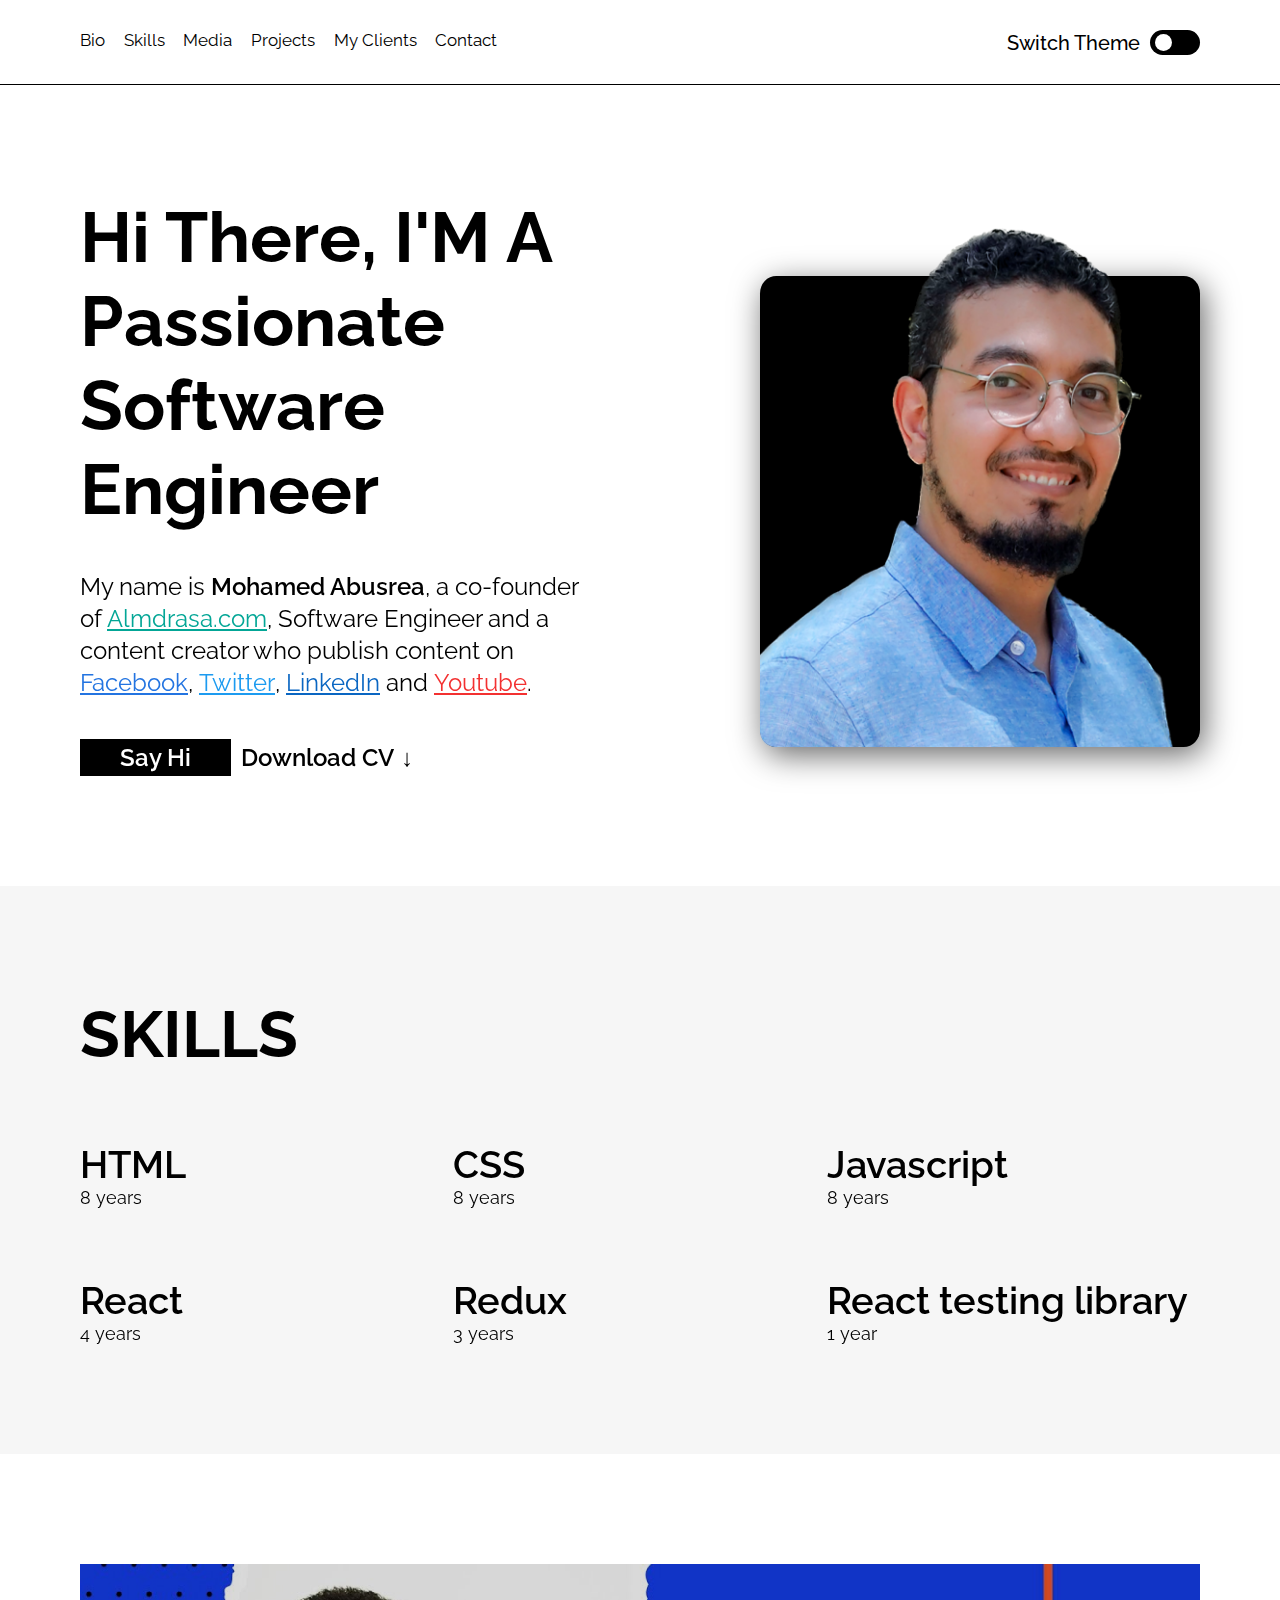
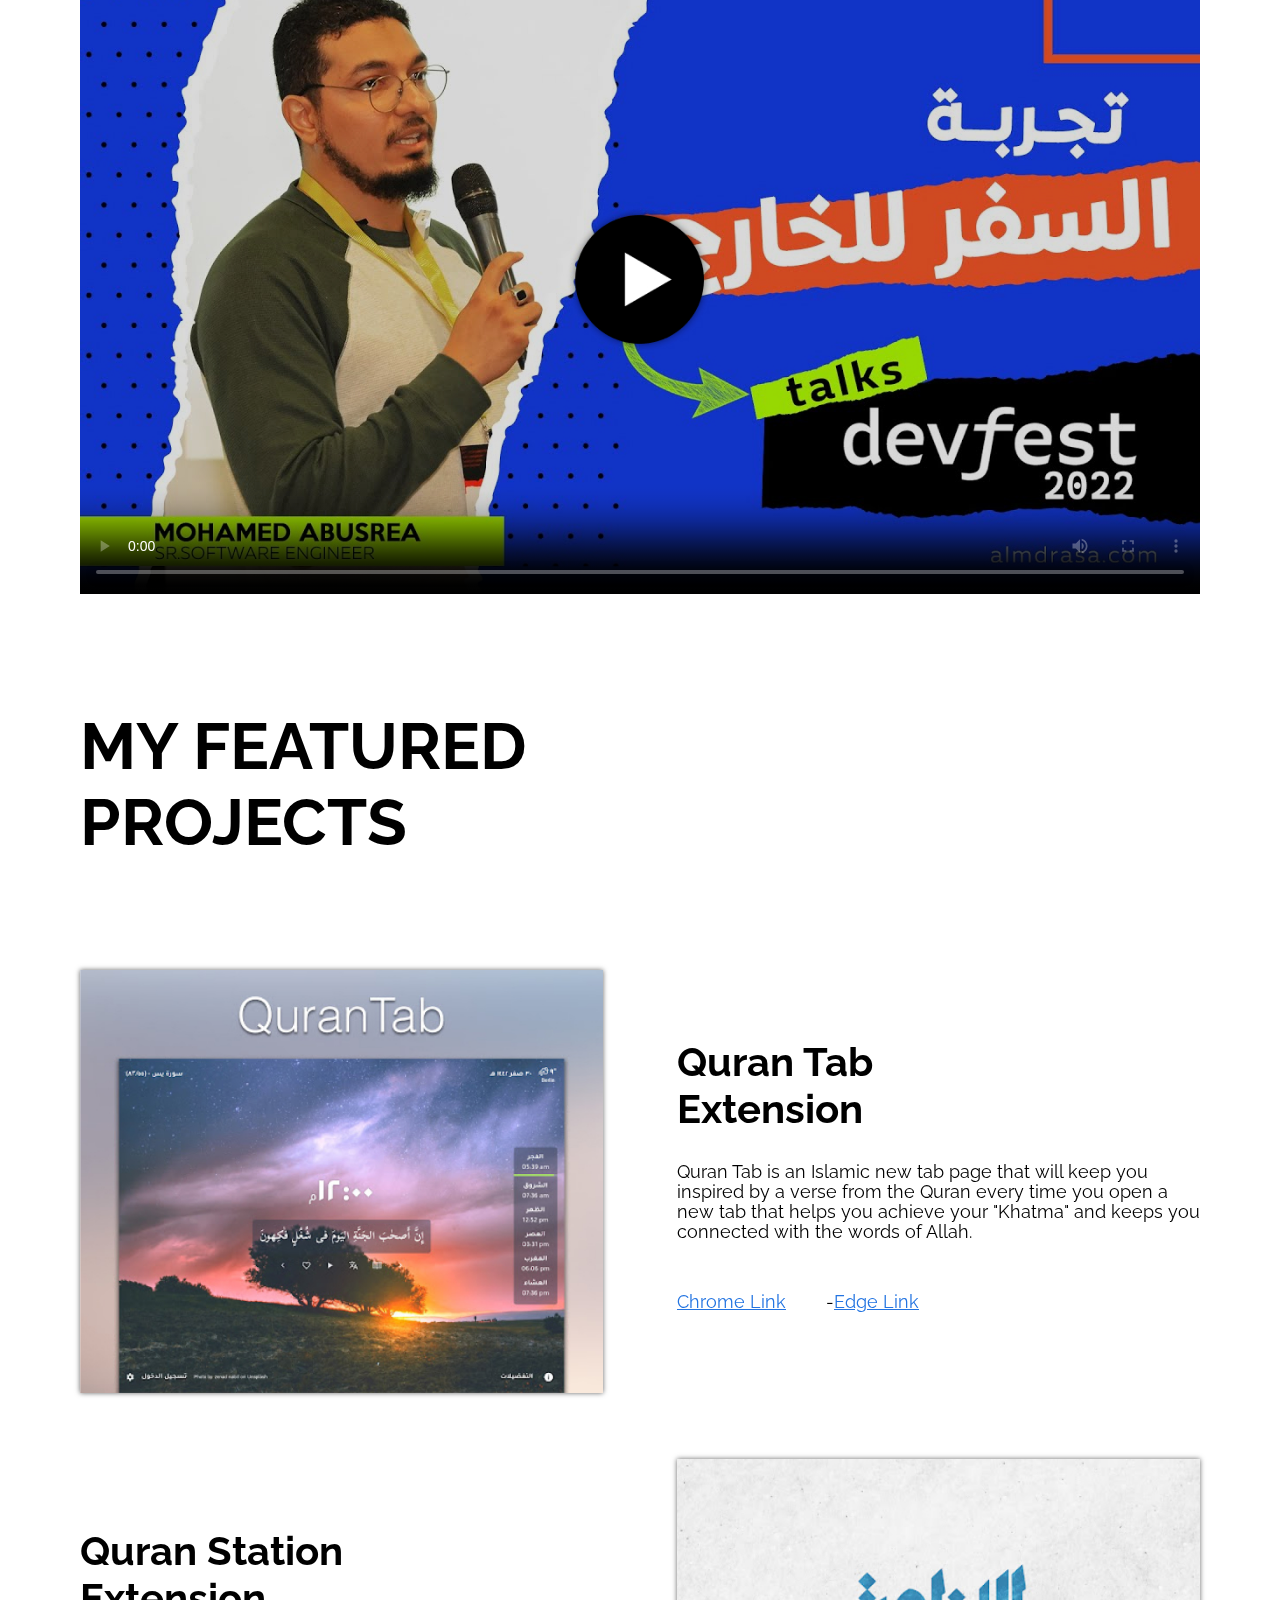
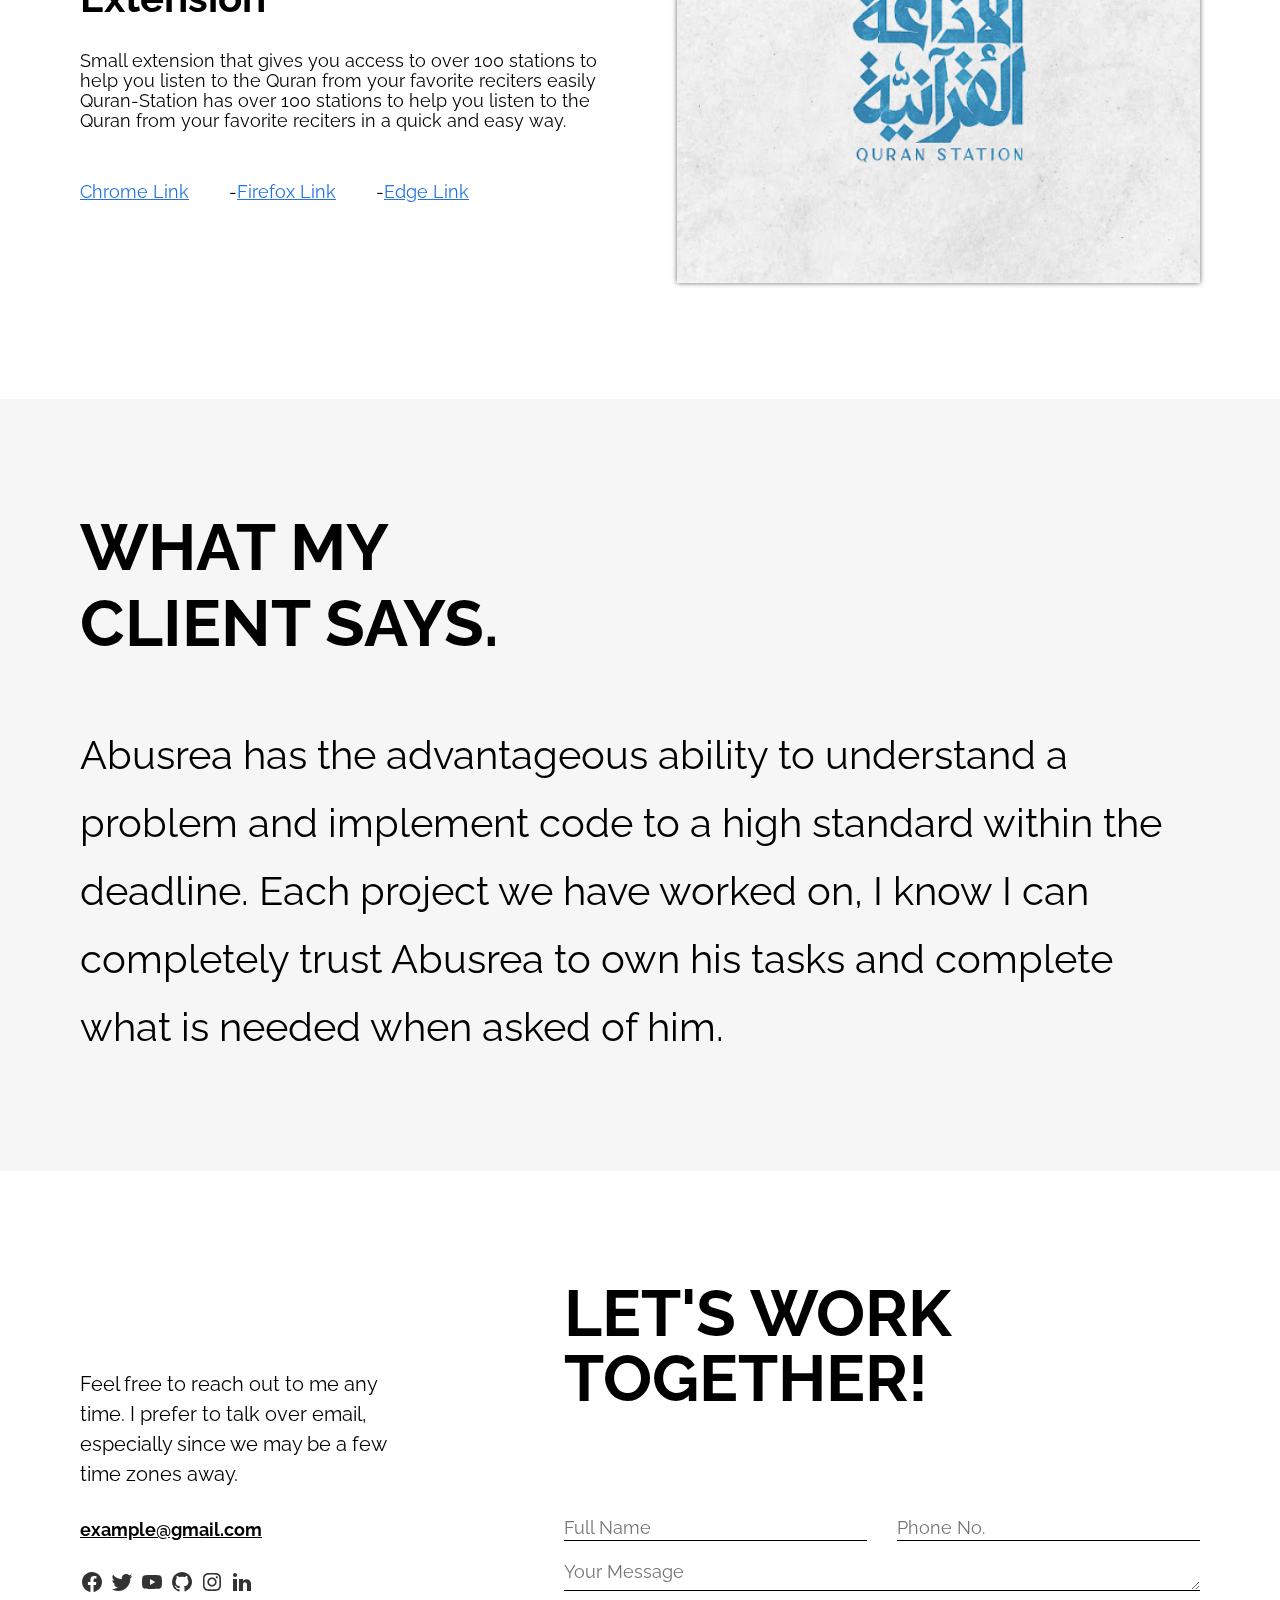
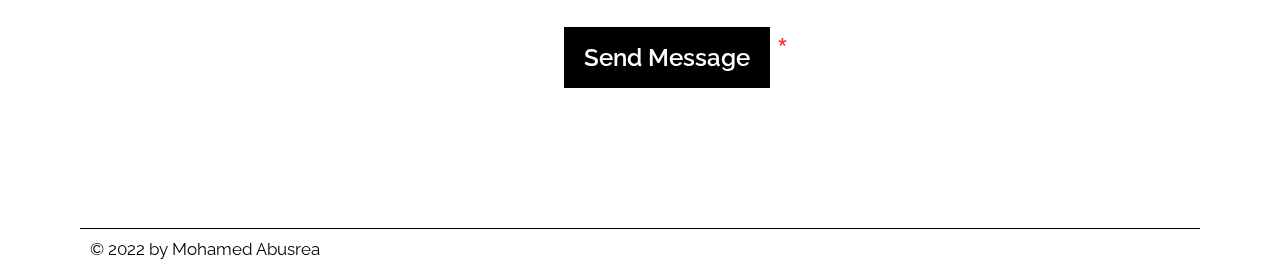
==== commit fe37c415: "Using SASS" ====
--- a/index.html
+++ b/index.html
@@ -3,7 +3,7 @@
   <head>
     <meta charset="UTF-8" />
     <meta name="viewport" content="width=device-width, initial-scale=1.0" />
-    <link rel="stylesheet" href="style.css" />
+    <link rel="stylesheet" href="styles/style.css" />
     <link rel="preconnect" href="https://fonts.googleapis.com" />
     <link rel="preconnect" href="https://fonts.gstatic.com" crossorigin />
     <link
--- a/styles/style.css
+++ b/styles/style.css
@@ -0,0 +1,749 @@
+:root {
+  --container-width: 112rem;
+  --gutter: 2rem;
+  --color-black: #000;
+  --color-light-black:#00000099;
+  --color-white: #fff;
+  --color-blue: #2374e1;
+  --color-light-blue: #1d9bf0;
+  --color-dark-blue: #0a66c2;
+  --color-darker-blue: #143ce8;
+  --color-red: #f33131;
+  --color-green: #03a696;
+  --color-grey: #f6f6f6;
+  --color-very-dark-blue:rgb(14, 0, 78);
+  --color-light-orange:rgba(223, 149, 12, 0.999);
+  --color-dark-green: #42959b;
+  --color-background: var(--color-white);
+  --color-box-shadow:var(--color-light-black);
+  --color-text: var(--color-black);
+  --color-box-img: var(--color-black);
+  --color-link-bg: var(--color-black);
+  --color-input-border: var(--color-black);
+  --font-family-raleway: "Raleway", sans-serif;
+  --font-family-poppins: "Poppins", sans-serif;
+  --font-weight-regular: 400;
+  --font-weight-medium: 500;
+  --font-weight-semi-bold: 600;
+  --font-weight-bold: 700;
+  --font-size-70: 7rem;
+  --font-size-65: 6.5rem;
+  --font-size-40: 4rem;
+  --font-size-38: 3.8rem;
+  --font-size-24: 2.4rem;
+  --font-size-22: 2.2rem;
+  --font-size-20: 2rem;
+  --font-size-18: 1.8rem;
+  --font-size-15: 1.5rem;
+  --transition-timing: 0.3s;
+}
+
+* {
+  margin: 0;
+  padding: 0;
+  font: inherit;
+}
+
+*, *::before, *::after {
+  box-sizing: border-box;
+}
+
+a {
+  color: inherit;
+  display: inline-block;
+}
+
+ul, ol {
+  list-style: none;
+}
+
+/* Used in _globalStyle.scss & in _contactAndFooter.scss */
+html {
+  font-size: 62.5%;
+  scroll-behavior: smooth;
+  scroll-padding-top: 11rem;
+  overflow-x: hidden;
+}
+
+body {
+  font-family: var(--font-family-raleway);
+  font-size: 1.7rem;
+  color: var(--color-text);
+  background-color: var(--color-background);
+}
+
+.global-container {
+  max-width: calc(var(--container-width) + var(--gutter) * 2);
+  margin: 0 auto;
+  display: grid;
+  row-gap: 11rem;
+  padding-inline: var(--gutter);
+}
+
+.section--container {
+  display: grid;
+  grid-template-rows: auto;
+  grid-template-columns: repeat(2, 1fr);
+  row-gap: 6rem;
+  -moz-column-gap: 7.4rem;
+       column-gap: 7.4rem;
+  font-size: var(--font-size-24);
+  align-items: center;
+}
+
+.section-title {
+  font-family: var(--font-family-raleway);
+  font-size: var(--font-size-65);
+  font-weight: var(--font-weight-bold);
+  grid-column: 1/-1;
+  text-transform: capitalize;
+}
+
+.section--bg::before {
+  content: "";
+  position: absolute;
+  height: 100%;
+  width: 100vw;
+  justify-self: center;
+  background-color: var(--color-grey);
+  z-index: -1;
+}
+
+.section--bg {
+  padding: 11rem 0;
+}
+
+.bg-loop {
+  position: fixed;
+  top: 0;
+  left: 0;
+  min-height: 100%;
+  height: 100vw;
+  min-width: 100%;
+  opacity: 0.25;
+  z-index: -1;
+}
+
+header {
+  padding: 3rem 0;
+  display: flex;
+  justify-content: center;
+  position: sticky;
+  top: 0;
+  background-color: var(--color-background);
+  z-index: 1;
+}
+
+header::before {
+  content: "";
+  position: absolute;
+  z-index: -1;
+  height: 100%;
+  width: 100vw;
+  border-bottom: 0.1rem solid var(--color-input-border);
+  background-color: var(--color-background);
+  top: 0;
+}
+
+.burger-menu__checkbox {
+  display: none;
+}
+
+.global-container:has(#bio:target) .a-bio,
+.global-container:has(#skills:target) .a-skills,
+.global-container:has(#projects:target) .a-projects,
+.global-container:has(#contact:target) .a-contact,
+.global-container:has(#clients:target) .a-clients,
+.global-container:has(#media:target) .a-media {
+  color: var(--color-red);
+  font-weight: var(--font-weight-bold);
+  text-decoration: underline;
+}
+
+.nav__list {
+  display: flex;
+  gap: 1.1em;
+}
+
+.nav__list a {
+  text-decoration: none;
+}
+
+.nav__list a:hover {
+  text-decoration: underline;
+}
+
+/*Toggle part*/
+.toggle {
+  display: flex;
+  gap: 10px;
+  margin-left: auto;
+  align-items: center;
+}
+
+.toggle > h3 {
+  font-weight: var(--font-weight-medium);
+  font-size: 20px;
+}
+
+#toggle__checkbox {
+  display: none;
+}
+
+.toggle__label {
+  display: block;
+  background-color: var(--color-black);
+  color: var(--color-white);
+  border-radius: 1em;
+  width: 5rem;
+  height: 2.5rem;
+  cursor: pointer;
+  padding: 0.25em 0.3em;
+  transition: 0.5s;
+}
+
+.toggle__label::after {
+  content: "";
+  display: block;
+  background-color: var(--color-white);
+  width: 1em;
+  height: 1em;
+  border-radius: 50%;
+  transition: 0.5s;
+}
+
+#toggle__checkbox:checked + .toggle__label {
+  background-color: var(--color-white);
+  border: var(--color-black) solid 1px;
+}
+
+#toggle__checkbox:checked + .toggle__label::after {
+  transform: translatex(2rem);
+  background-color: var(--color-very-dark-blue);
+  transition: 0.4s;
+}
+
+.bio__infos {
+  display: flex;
+  flex-direction: column;
+  gap: 4rem;
+}
+
+.bio__title {
+  font-weight: var(--font-weight-bold);
+  font-size: var(--font-size-70);
+  grid-area: 1/1/2/2;
+  line-height: 1.2em;
+}
+
+.bio__description {
+  line-height: 32px;
+  grid-area: 2/1/3/2;
+}
+
+.bio__almdrasa {
+  color: var(--color-green);
+}
+
+.bio__facebook {
+  color: var(--color-blue);
+}
+
+.bio__twitter {
+  color: var(--color-light-blue);
+}
+
+.bio__linkedin {
+  color: var(--color-dark-blue);
+}
+
+.bio__youtube {
+  color: var(--color-red);
+}
+
+.bio__description > span {
+  font-weight: var(--font-weight-semi-bold);
+}
+
+.bio__docs {
+  grid-area: 3/1/4/2;
+  display: flex;
+  align-items: center;
+  gap: 1rem;
+}
+
+.bio__download, .bio__contact {
+  text-decoration: none;
+  font-weight: var(--font-weight-semi-bold);
+}
+
+.bio__download {
+  display: flex;
+  gap: 0.3em;
+  align-items: center;
+}
+
+.bio__contact {
+  color: var(--color-white);
+  background-color: var(--color-link-bg);
+  padding: 0.4rem 4rem;
+}
+
+.bio__download--arrow {
+  display: inline-block;
+  animation: UpDown 1.4s infinite cubic-bezier(0.18, 0.89, 0.32, 1.28);
+}
+
+@keyframes UpDown {
+  0% {
+    transform: translateY(-0.3rem);
+  }
+  35% {
+    transform: translateY(0.3rem);
+  }
+  70% {
+    transform: translateY(0);
+  }
+  100% {
+    transform: translateY(-0.3rem);
+  }
+}
+.bio__image img {
+  width: 44rem;
+}
+
+.bio__image {
+  display: flex;
+  position: relative;
+  align-items: flex-end;
+  justify-self: end;
+  align-self: center;
+}
+
+.bio__image::before {
+  content: "";
+  height: 90%;
+  width: 100%;
+  z-index: -1;
+  position: absolute;
+  background-color: var(--color-box-img);
+  border-radius: 3.7%;
+  box-shadow: 4px 8px 32px var(--color-box-shadow);
+}
+
+.skills {
+  display: grid;
+  position: relative;
+  grid-template-rows: repeat(3, auto);
+  grid-template-columns: repeat(3, 1fr);
+  row-gap: 7rem;
+  height: -moz-fit-content;
+  height: fit-content;
+}
+
+.skills h2 {
+  font-size: var(--font-size-38);
+  font-weight: var(--font-weight-semi-bold);
+}
+
+.html {
+  grid-area: 2/1/2/2;
+}
+
+.css {
+  grid-area: 2/2/2/3;
+}
+
+.js {
+  grid-area: 2/3/2/4;
+}
+
+.react {
+  grid-area: 3/1/3/2;
+}
+
+.redux {
+  grid-area: 3/2/3/3;
+}
+
+.react-testing-lib {
+  grid-area: 3/3/3/4;
+}
+
+.skills div {
+  transition: var(--transition-timing);
+}
+
+.skills div:hover {
+  text-shadow: -1px 1px 2px var(--color-green);
+  -webkit-user-select: none;
+     -moz-user-select: none;
+          user-select: none;
+}
+
+.skills span {
+  font-size: var(--font-size-18);
+  color: var(--color);
+  font-weight: var(--font-weight-regular);
+}
+
+.media {
+  align-items: center;
+  justify-content: center;
+}
+
+.media__video {
+  max-width: 100%;
+}
+
+.projects h1 {
+  font-weight: var(--font-weight-bold);
+  padding-bottom: 11rem;
+  width: 60%;
+  text-transform: capitalize;
+}
+
+.projects h2 {
+  font-size: var(--font-size-40);
+  font-weight: var(--font-weight-bold);
+  width: 60%;
+}
+
+.projects__links {
+  display: flex;
+  gap: 1rem;
+  align-items: center;
+  width: 100%;
+  font-size: var(--font-size-18);
+  height: 6rem;
+}
+
+.projects__links a {
+  color: var(--color-blue);
+}
+
+.projects__links a::after {
+  content: "";
+  display: inline-block;
+  width: 1.5rem;
+  height: 1.5rem;
+  background-image: url("images/external-icon.png");
+  background-size: cover;
+  -webkit-margin-start: 0.5rem;
+          margin-inline-start: 0.5rem;
+}
+
+.projects__links span {
+  position: relative;
+  left: 10px;
+}
+
+.projects p {
+  padding: 3rem 0;
+  font-size: var(--font-size-18);
+  line-height: 2rem;
+}
+
+.projects__project1 {
+  grid-area: 1/2/1/3;
+}
+
+.projects__project2 {
+  grid-area: 2/1/2/2;
+}
+
+.projects-image1 {
+  grid-area: 1/1/1/2;
+}
+
+.projects-image2 {
+  grid-area: 2/2/3/2;
+}
+
+.projects img {
+  max-width: 100%;
+  box-shadow: 0 0 5px var(--color-box-shadow);
+}
+
+.clients {
+  position: relative;
+}
+
+.clients__opinions {
+  display: flex;
+  overflow-x: auto;
+  scroll-snap-type: x mandatory;
+  grid-column: 1/-1;
+  font-size: var(--font-size-40);
+  line-height: 1.7em;
+}
+
+.clients__opinion {
+  flex-basis: 100%;
+  flex-shrink: 0;
+  height: -moz-min-content;
+  height: min-content;
+  scroll-snap-align: center;
+}
+
+/* Used in _globalStyle.scss & in _contactAndFooter.scss */
+.contact {
+  align-items: center;
+  justify-items: center;
+  grid-template-columns: repeat(2, 1fr);
+  row-gap: 0;
+  -moz-column-gap: 17rem;
+       column-gap: 17rem;
+  margin-bottom: 3rem;
+}
+
+.contact__description {
+  font-size: var(--font-size-20);
+  line-height: 3rem;
+  max-width: 100%;
+}
+
+.contact__email {
+  font-weight: var(--font-weight-bold);
+  margin: 3rem 0;
+  font-size: var(--font-size-18);
+}
+
+.contact__socials {
+  -webkit-user-select: none;
+     -moz-user-select: none;
+          user-select: none;
+}
+
+.contact__social {
+  transition: var(--transition-timing);
+}
+
+.contact__social:hover {
+  transform: scale(1.2);
+}
+
+.contact h1 {
+  padding-bottom: 10rem;
+  line-height: 6.5rem;
+}
+
+.contact__inputs {
+  display: flex;
+  gap: 3rem;
+}
+
+.contact__input {
+  border: 0;
+  outline: 0;
+  border-bottom: 1px solid var(--color-input-border);
+  background-color: transparent;
+}
+
+.contact__input::-moz-placeholder {
+  font-size: var(--font-size-18);
+}
+
+.contact__input::placeholder {
+  font-size: var(--font-size-18);
+}
+
+textarea {
+  width: 100%;
+  margin-top: 2rem;
+}
+
+input[type=submit] {
+  color: var(--color-white);
+  outline: 0;
+  border: 0;
+  background-color: var(--color-link-bg);
+  font-weight: var(--font-weight-semi-bold);
+  font-size: var(--font-size-24);
+  padding: 1.6rem 2rem;
+  margin-top: 3rem;
+}
+
+form {
+  width: -moz-min-content;
+  width: min-content;
+  margin: 0 auto;
+}
+
+form:invalid::after {
+  content: "*";
+  font-size: var(--font-size-40);
+  color: var(--color-red);
+}
+
+footer {
+  position: relative;
+  padding: 1rem;
+  border-top: 1px solid var(--color-input-border);
+}
+
+html:has(#toggle__checkbox:checked) {
+  --color-background: var(--color-very-dark-blue);
+  --color-text: var(--color-white);
+  --color-input-border: var(--color-white);
+  --color-box-shadow:var(--color-black);
+  --color-grey:var(--color-light-orange);
+  --color-box-img:rgb(255, 198, 92);
+  --color-link-bg:var(--color-light-orange);
+}
+
+@media screen and (max-width: 1000px) {
+  html {
+    font-size: 7px;
+  }
+}
+@media screen and (max-width: 800px) {
+  .global-container {
+    row-gap: 7rem;
+  }
+  .section--container {
+    grid-template-columns: 1fr;
+    -moz-column-gap: 0;
+         column-gap: 0;
+  }
+  .section--bg {
+    padding: 7rem 0;
+  }
+  .bg-loop {
+    height: 100vw;
+  }
+  #toggle__checkbox:checked + .toggle__label::after {
+    transform: translatex(2.3rem);
+  }
+  .toggle__label {
+    padding: 3px;
+    height: 3rem;
+  }
+  .bio__image {
+    order: -1;
+    justify-self: center;
+    align-self: center;
+  }
+  .skills {
+    grid-template-columns: repeat(2, 1fr);
+    grid-template-rows: repeat(4, auto);
+    gap: 3rem;
+  }
+  .redux {
+    grid-area: 4/1/4/2;
+  }
+  .react-testing-lib {
+    grid-area: 4/2/4/3;
+  }
+  .js {
+    grid-area: 3/2/3/3;
+  }
+  .projects__image1 {
+    justify-self: center;
+  }
+  .projects__project1 {
+    grid-area: 2/1/2/3;
+  }
+  .projects__image2 {
+    grid-area: 3/1/3/2;
+    justify-self: center;
+  }
+  .projects__project2 {
+    grid-area: 4/1/4/2;
+  }
+  .contact__form {
+    order: -1;
+  }
+}
+@media screen and (max-width: 500px) {
+  html {
+    font-size: 5px;
+    scroll-padding-top: 25rem;
+  }
+  .bg-loop {
+    height: 100vw;
+  }
+  header {
+    padding: 0;
+  }
+  header::before {
+    z-index: 0;
+  }
+  .nav__list {
+    justify-content: center;
+  }
+  .toggle {
+    z-index: 1;
+    padding: 3rem 0;
+  }
+  #toggle__checkbox:checked + .toggle__label::after {
+    transform: translatex(2.5rem);
+  }
+  .toggle__label {
+    width: 27px;
+    height: 16px;
+    padding: 3px;
+  }
+  .toggle__label::after {
+    width: 40%;
+    height: 96%;
+  }
+  .toggle h3 {
+    font-size: var(--font-size-24);
+  }
+  .contact__form {
+    display: flex;
+    flex-direction: column;
+    justify-content: center;
+  }
+  .contact h1 {
+    font-size: 5rem;
+    padding-bottom: 4rem;
+  }
+  section, footer {
+    transition: var(--transition-timing);
+  }
+  /* Burger menu */
+  .burger-menu {
+    display: flex;
+    flex-direction: column;
+    cursor: pointer;
+    gap: 0.8rem;
+    justify-content: center;
+    z-index: 0;
+  }
+  .burger-menu__bar {
+    height: 0.45rem;
+    width: 5rem;
+    background-color: var(--color-text);
+    transition: var(--transition-timing);
+  }
+  header:has(.burger-menu__checkbox:checked) .burger-menu__bar:nth-child(1) {
+    transform: translateY(9px) rotate(45deg);
+  }
+  header:has(.burger-menu__checkbox:checked) .burger-menu__bar:nth-child(2) {
+    visibility: hidden;
+    opacity: 0;
+  }
+  header:has(.burger-menu__checkbox:checked) .burger-menu__bar:nth-child(3) {
+    transform: translateY(-3px) rotate(-45deg);
+  }
+  .nav {
+    position: absolute;
+    width: 100vw;
+    background-color: var(--color-background);
+    top: 0;
+    font-size: var(--font-size-20);
+    padding: 3rem 0;
+    border-bottom: 1px solid var(--color-input-border);
+    z-index: -1;
+    transition: var(--transition-timing);
+  }
+  header:has(.burger-menu__checkbox:checked) .nav {
+    top: 100%;
+  }
+  html:has(.burger-menu__checkbox:checked) section,
+  html:has(.burger-menu__checkbox:checked) footer {
+    filter: blur(3px);
+  }
+}/*# sourceMappingURL=style.css.map */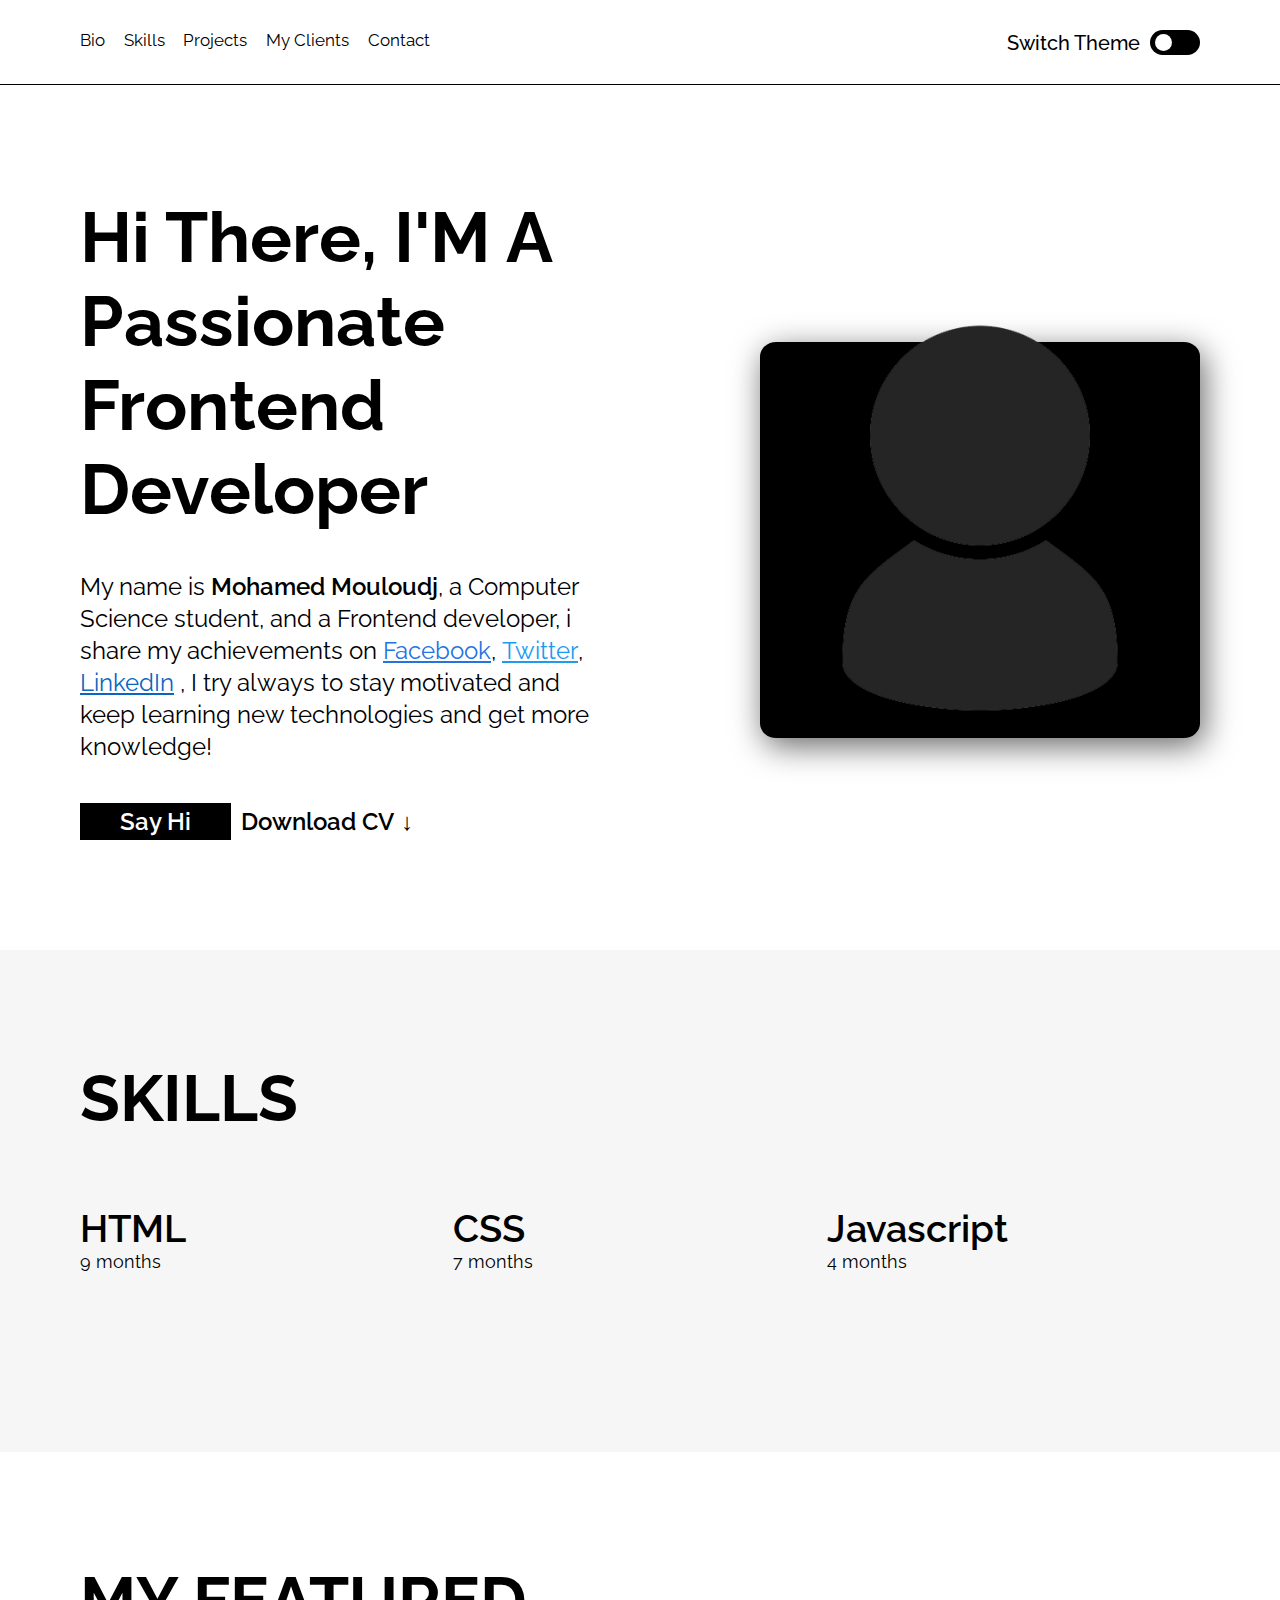
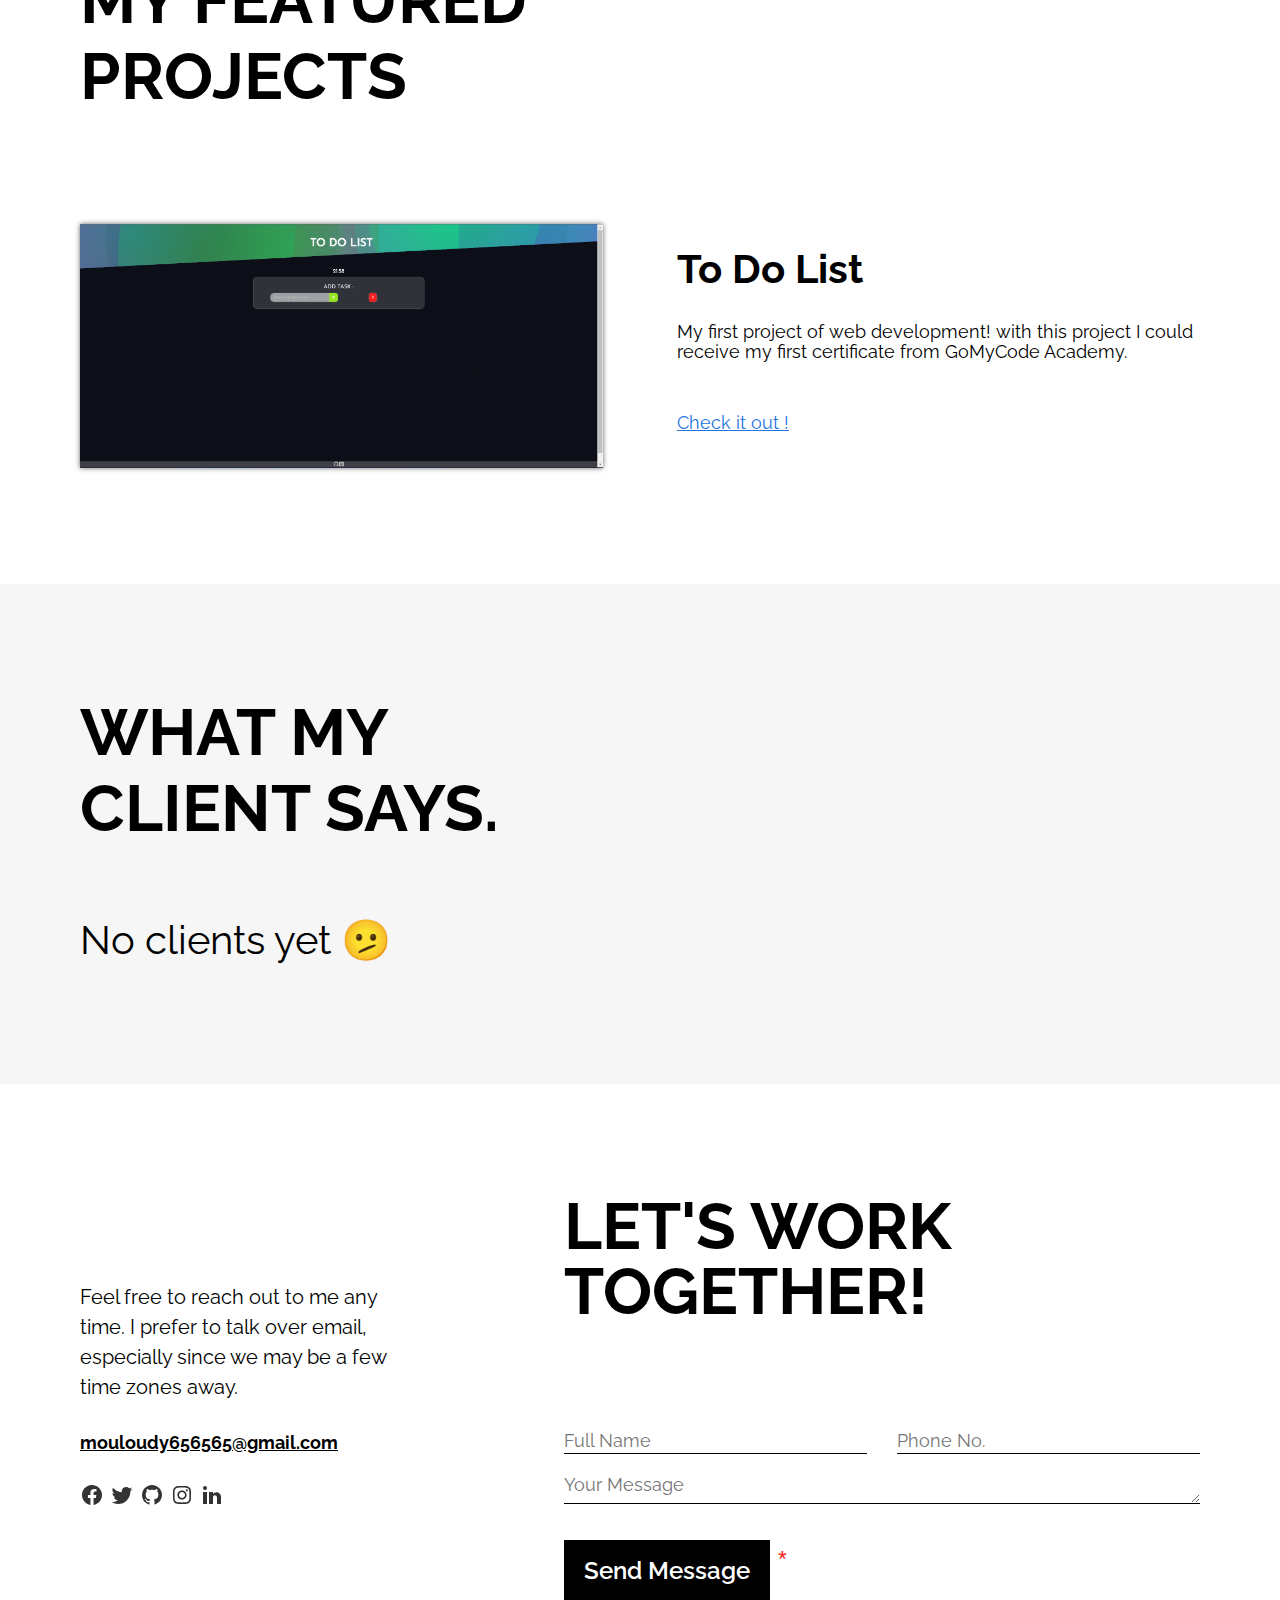
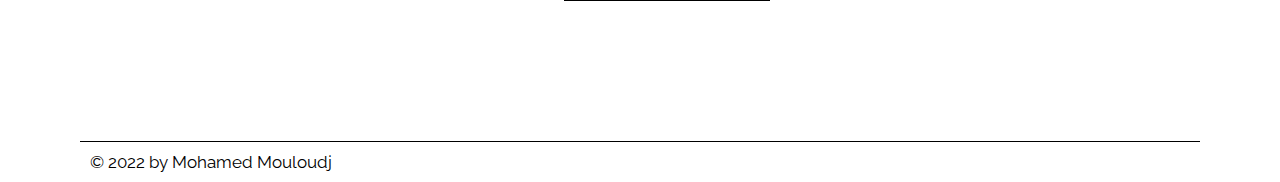
==== commit d7518a37: "4/7/2023" ====
--- a/index.html
+++ b/index.html
@@ -16,14 +16,15 @@
       href="https://fonts.googleapis.com/css2?family=Raleway&display=swap"
       rel="stylesheet"
     />
-    <title>Mohamed Abusrea</title>
+    <title>Mohamed Mouloudj</title>
   </head>
   <body>
     <div class="global-container">
-      <video  class="bg-loop" autoplay loop muted playsinline >
+      <!-- <video  class="bg-loop" autoplay loop muted playsinline >
         <source src="video-loop.mp4" type="video/mp4"/>
         Your browser does not support Video tag.
-      </video>
+      </video> -->
+      
       <header>
         
         <label class="burger-menu" for="menu">
@@ -38,7 +39,7 @@
           <ul class="nav__list">
             <li><a href="#bio" class="a-bio">Bio</a></li>
             <li><a href="#skills"class="a-skills" >Skills</a></li>
-            <li><a href="#media" class="a-media">Media</a></li>
+            <!-- <li><a href="#media" class="a-media">Media</a></li> -->
             <li><a href="#projects" class="a-projects">Projects</a></li>
             <li><a href="#clients" class="a-clients">My Clients</a></li>
             <li><a href="#contact" class="a-contact">Contact</a></li>
@@ -52,46 +53,48 @@
           <label class="toggle__label" for="toggle__checkbox"></label>
         </div>
       </header>
+
       <section class="bio section--container" id="bio">
         <div class="bio__infos">
           <h1 class="bio__title">
-            Hi There, I'M A Passionate Software Engineer
+            Hi There, I'M A Passionate Frontend Developer
           </h1>
           <p class="bio__description">
-            My name is <span class="bio__name">Mohamed Abusrea</span>, a
-            co-founder of
-            <a class="bio__almdrasa" href="https://www.almdrasa.com/"
+            My name is <span class="bio__name">Mohamed Mouloudj</span>, a
+            Computer Science student, and a Frontend developer, i share my achievements on 
+            <!-- <a class="bio__almdrasa" href="https://www.almdrasa.com/"
               >Almdrasa.com</a
-            >, Software Engineer and a content creator who publish content on
-            <a class="bio__facebook" href="https://www.facebook.com/m.abusrea"
+            >, Software Engineer and a content creator who publish content on -->
+            <a class="bio__facebook" href="https://www.facebook.com/profile.php?id=100086996334279"
               >Facebook</a
             >,
-            <a class="bio__twitter" href="https://twitter.com/mohamed_abusrea"
+            <a class="bio__twitter" href="https://twitter.com/Mohamed_MJ01"
               >Twitter</a
             >,
             <a
               class="bio__linkedin"
-              href="https://www.linkedin.com/in/mohamedabusrea/"
+              href="https://www.linkedin.com/in/mohamed-mouloudj-547020247/"
               >LinkedIn</a
             >
-            and
+            <!-- and
             <a
               class="bio__youtube"
               href="https://www.youtube.com/@MohamedAbusrea"
               >Youtube</a
-            >.
+            >. -->
+            , I try always to stay motivated and keep learning new technologies and get more knowledge! 
           </p>
           <di class="bio__docs">
             <a href="#contact" class="bio__contact">Say Hi</a>
-            <a href="./assets/mohamedAbusreaResume.pdf" class="bio__download"
+            <a href="./assets/cv.html" class="bio__download"
               >Download CV <span class="bio__download--arrow">↓</span></a
             >
           </di>
         </div>
         <div class="bio__image">
           <img
-            src="images/personal-pic.png"
-            alt="Self-Picture:Mohamed_Abusrea"
+            src="images/pngwing.com.png"
+            alt="user Picture"
           />
         </div>
       </section>
@@ -101,18 +104,18 @@
 
         <div class="html">
           <h2>HTML</h2>
-          <span>8 years</span>
+          <span>9 months</span>
         </div>
         <div class="css">
           <h2>CSS</h2>
-          <span>8 years</span>
+          <span>7 months</span>
         </div>
         <div class="js">
           <h2>Javascript</h2>
-          <span>8 years</span>
-        </div>
-
-        <div class="react">
+          <span>4 months</span>
+        </div>
+
+        <!-- <div class="react">
           <h2>React</h2>
           <span>4 years</span>
         </div>
@@ -123,34 +126,37 @@
         <div class="react-testing-lib">
           <h2>React testing library</h2>
           <span>1 year</span>
-        </div>
-      </section>
-
-      <section class="media " id="media">
+        </div> -->
+      </section>
+
+      <!-- <section class="media " id="media">
         <video poster="./images/thumbnail.jpg" controls class="media__video">
           <source src="./video.mp4" type="video/mp4">
         </video>
-      </section>
+      </section> -->
 
       <section class="projects" id="projects">
         <h1 class="projects__title section-title">MY FEATURED PROJECTS</h1>
         <div class="section--container">
         <div class="projects__image1">
-          <img src="images/project-1.jpg" alt="1st project">
+          <!-- <img src="images/project-1.jpg" alt="1st project"> -->
+          <img src="images/To Do List pic.png" alt="Project image">
         </div>
         <div class="projects__project1">
           <h2>
-            Quran Tab Extension
+            To Do List
           </h2>
           <p>
-            Quran Tab is an Islamic new tab page that will keep you inspired by a verse from the Quran every time you open a new tab that helps you achieve your "Khatma" and keeps you connected with the words of Allah.
+            <!-- Quran Tab is an Islamic new tab page that will keep you inspired by a verse from the Quran every time you open a new tab that helps you achieve your "Khatma" and keeps you connected with the words of Allah. -->
+            My first project of web development! with this project I could receive my first certificate from GoMyCode Academy.
           </p>
           <span class="projects__links">
-            <a href="https://bit.ly/qt-chrome">Chrome Link</a>
-            <span>-</span><a href="https://bit.ly/qt-edge">Edge Link</a>
+            <!-- <a href="https://bit.ly/qt-chrome">Chrome Link</a> -->
+            <!-- <span>-</span><a href="https://bit.ly/qt-edge">Edge Link</a> -->
+            <a href=" https://mohamedmouloudj.github.io/To-Do-Liste/">Check it out !</a>
           </span>
         </div>
-        <div class="projects__project2">
+        <!-- <div class="projects__project2">
           <h2>
             Quran Station Extension
           </h2>
@@ -165,7 +171,7 @@
         </div>
         <div class="projects__image2">
           <img src="images/project-2.jpg" alt="2nd project">
-        </div>
+        </div> -->
       </div>
       </section>
 
@@ -175,14 +181,15 @@
         </h1>
         <div class="clients__opinions">
           <p class="clients__opinion">
-            Abusrea has the advantageous ability to understand a problem and implement code to a high standard within the deadline. Each project we have worked on, I know I can completely trust Abusrea to own his tasks and complete what is needed when asked of him.
-          </p>
-          <p class="clients__opinion"> 
+            <!-- Abusrea has the advantageous ability to understand a problem and implement code to a high standard within the deadline. Each project we have worked on, I know I can completely trust Abusrea to own his tasks and complete what is needed when asked of him. -->
+            No clients yet 🫤
+          </p>
+          <!-- <p class="clients__opinion"> 
             Mohamed will patiently listen to you and give you his own Ideas as well, and in the end, he comes up with something completely different from what you're expecting, but the good news is, you'll always love it.
           </p>
           <p class="clients__opinion">
             I had a chance to work closely with Mohamed as a direct manager from hist first day at DeliveryHero until my last day there (6+months). Mohamed's biggest strengths that I admire are taking initiatives on personal and team level, and driving them.
-          </p>
+          </p> -->
         </div>
       </section>
 
@@ -191,34 +198,34 @@
           <p class="contact__description">
             Feel free to reach out to me any time. I prefer to talk over email, especially since we may be a few time zones away.
           </p>
-          <a href="mailto: example@gmail.com" class="contact__email">example@gmail.com</a>
+          <a href="mailto: mouloudy656565@gmail.com" class="contact__email">mouloudy656565@gmail.com</a>
           <div class="contact__socials">
-            <a href="#" class="contact__social">
+            <a href="https://www.facebook.com/profile.php?id=100086996334279" class="contact__social">
               <svg width="24" height="24" viewBox="0 0 24 24" fill="none" xmlns="http://www.w3.org/2000/svg">
                 <path d="M2.00195 12.002C2.00312 16.9214 5.58036 21.11 10.439 21.881V14.892H7.90195V12.002H10.442V9.80198C10.3284 8.75952 10.6845 7.72058 11.4136 6.96692C12.1427 6.21325 13.1693 5.823 14.215 5.90198C14.9655 5.9141 15.7141 5.98095 16.455 6.10198V8.56098H15.191C14.7558 8.50399 14.3183 8.64771 14.0017 8.95165C13.6851 9.25559 13.5237 9.68687 13.563 10.124V12.002H16.334L15.891 14.893H13.563V21.881C18.8174 21.0506 22.502 16.2518 21.9475 10.9611C21.3929 5.67035 16.7932 1.73991 11.4808 2.01716C6.16831 2.29441 2.0028 6.68229 2.00195 12.002Z" fill="#333333"/>
                 </svg>                
             </a>
-            <a href="#" class="contact__social">
+            <a href="https://twitter.com/Mohamed_MJ01" class="contact__social">
               <svg width="24" height="24" viewBox="0 0 24 24" fill="none" xmlns="http://www.w3.org/2000/svg">
                 <path d="M19.995 6.68799C20.8914 6.15208 21.5622 5.30823 21.882 4.31399C21.0397 4.81379 20.118 5.16587 19.157 5.35499C17.8246 3.94552 15.7135 3.60251 14.0034 4.51764C12.2933 5.43277 11.4075 7.37948 11.841 9.26999C8.39062 9.09676 5.17598 7.4669 2.99702 4.78599C1.85986 6.74741 2.44097 9.25477 4.32502 10.516C3.64373 10.4941 2.97754 10.3096 2.38202 9.97799C2.38202 9.99599 2.38202 10.014 2.38202 10.032C2.38241 12.0751 3.82239 13.8351 5.82502 14.24C5.19308 14.4119 4.53022 14.4372 3.88702 14.314C4.45022 16.0613 6.06057 17.2583 7.89602 17.294C6.37585 18.4871 4.49849 19.1342 2.56602 19.131C2.22349 19.1315 1.88123 19.1118 1.54102 19.072C3.50341 20.333 5.78738 21.0023 8.12002 21C11.3653 21.0223 14.484 19.7429 16.7787 17.448C19.0734 15.1531 20.3526 12.0342 20.33 8.78899C20.33 8.60299 20.3257 8.41799 20.317 8.23399C21.1575 7.62659 21.8828 6.87414 22.459 6.01199C21.676 6.35905 20.8455 6.58691 19.995 6.68799Z" fill="#333333"/>
                 </svg>                
             </a>
-            <a href="#" class="contact__social">
+            <!-- <a href="" class="contact__social">
               <svg width="24" height="24" viewBox="0 0 24 24" fill="none" xmlns="http://www.w3.org/2000/svg">
                 <path d="M12.006 19.012H11.986C11.924 19.012 5.721 19 4.156 18.575C3.29543 18.3432 2.62335 17.6707 2.392 16.81C2.11058 15.2224 1.97469 13.6123 1.986 12C1.97873 10.385 2.11831 8.77271 2.403 7.183C2.64071 6.32151 3.30983 5.64595 4.169 5.4C5.691 5 11.723 5 11.979 5H12C12.063 5 18.282 5.012 19.831 5.437C20.6898 5.67001 21.3605 6.3411 21.593 7.2C21.8834 8.79354 22.0197 10.4113 22 12.031C22.007 13.644 21.8671 15.2543 21.582 16.842C21.3477 17.7016 20.6752 18.3726 19.815 18.605C18.295 19.008 12.262 19.012 12.006 19.012ZM10.006 9.005L10.001 15.005L15.213 12.005L10.006 9.005Z" fill="#333333"/>
                 </svg>
-            </a>
-            <a href="#" class="contact__social">
+            </a> -->
+            <a href="https://github.com/MohamedMouloudj" class="contact__social">
               <svg width="24" height="24" viewBox="0 0 24 24" fill="none" xmlns="http://www.w3.org/2000/svg">
                 <path d="M12.026 2C7.13295 1.99937 2.96183 5.54799 2.17842 10.3779C1.395 15.2079 4.23061 19.893 8.87302 21.439C9.37302 21.529 9.55202 21.222 9.55202 20.958C9.55202 20.721 9.54402 20.093 9.54102 19.258C6.76602 19.858 6.18002 17.92 6.18002 17.92C5.99733 17.317 5.60459 16.7993 5.07302 16.461C4.17302 15.842 5.14202 15.856 5.14202 15.856C5.78269 15.9438 6.34657 16.3235 6.66902 16.884C6.94195 17.3803 7.40177 17.747 7.94632 17.9026C8.49087 18.0583 9.07503 17.99 9.56902 17.713C9.61544 17.207 9.84055 16.7341 10.204 16.379C7.99002 16.128 5.66202 15.272 5.66202 11.449C5.64973 10.4602 6.01691 9.5043 6.68802 8.778C6.38437 7.91731 6.42013 6.97325 6.78802 6.138C6.78802 6.138 7.62502 5.869 9.53002 7.159C11.1639 6.71101 12.8882 6.71101 14.522 7.159C16.428 5.868 17.264 6.138 17.264 6.138C17.6336 6.97286 17.6694 7.91757 17.364 8.778C18.0376 9.50423 18.4045 10.4626 18.388 11.453C18.388 15.286 16.058 16.128 13.836 16.375C14.3153 16.8651 14.5612 17.5373 14.511 18.221C14.511 19.555 14.499 20.631 14.499 20.958C14.499 21.225 14.677 21.535 15.186 21.437C19.8265 19.8884 22.6591 15.203 21.874 10.3743C21.089 5.54565 16.9181 1.99888 12.026 2Z" fill="#333333"/>
                 </svg>
             </a>
-            <a href="#" class="contact__social">
+            <a href="https://www.instagram.com/mohamed_j_4/" class="contact__social">
               <svg width="24" height="24" viewBox="0 0 24 24" fill="none" xmlns="http://www.w3.org/2000/svg">
                 <path d="M12.002 21.041C9.54195 21.041 9.25195 21.028 8.29195 20.986C7.54332 20.9614 6.80439 20.8092 6.10695 20.536C4.90026 20.0664 3.94609 19.1119 3.47695 17.905C3.21426 17.205 3.07257 16.4655 3.05795 15.718C3.00195 14.76 3.00195 14.446 3.00195 12.005C3.00195 9.538 3.01495 9.25 3.05795 8.295C3.07289 7.54853 3.21457 6.81001 3.47695 6.111C3.94558 4.90253 4.9013 3.94718 6.10995 3.479C6.8086 3.21521 7.5473 3.07315 8.29395 3.059C9.24895 3.005 9.56295 3.005 12.002 3.005C14.482 3.005 14.767 3.018 15.712 3.059C16.4605 3.07327 17.2012 3.21531 17.902 3.479C19.1103 3.94771 20.0658 4.90288 20.535 6.111C20.8021 6.8202 20.9445 7.57026 20.956 8.328C21.012 9.28601 21.012 9.59901 21.012 12.039C21.012 14.479 20.998 14.799 20.956 15.746C20.9411 16.4942 20.799 17.2344 20.536 17.935C20.0656 19.1427 19.11 20.0976 17.902 20.567C17.2022 20.8292 16.4631 20.9709 15.716 20.986C14.761 21.041 14.448 21.041 12.002 21.041ZM11.968 4.588C9.52195 4.588 9.26795 4.6 8.31295 4.643C7.74294 4.65056 7.17843 4.75575 6.64395 4.954C5.85471 5.25601 5.23018 5.878 4.92495 6.666C4.72517 7.2063 4.61996 7.77698 4.61395 8.353C4.56095 9.322 4.56095 9.576 4.56095 12.005C4.56095 14.405 4.56995 14.696 4.61395 15.659C4.62291 16.2292 4.72805 16.7938 4.92495 17.329C5.23063 18.1165 5.85505 18.738 6.64395 19.04C7.17807 19.2396 7.7428 19.3448 8.31295 19.351C9.28095 19.407 9.53595 19.407 11.968 19.407C14.421 19.407 14.675 19.395 15.622 19.351C16.1924 19.3441 16.7573 19.2389 17.292 19.04C18.0764 18.7354 18.6969 18.1153 19.002 17.331C19.2014 16.7903 19.3065 16.2193 19.313 15.643H19.324C19.367 14.687 19.367 14.432 19.367 11.989C19.367 9.54601 19.356 9.289 19.313 8.334C19.304 7.76446 19.1988 7.20052 19.002 6.666C18.6976 5.88058 18.077 5.2593 17.292 4.954C16.7574 4.75475 16.1924 4.64953 15.622 4.643C14.655 4.588 14.402 4.588 11.968 4.588ZM12.002 16.624C10.1319 16.6252 8.44537 15.4997 7.72882 13.7725C7.01226 12.0452 7.40686 10.0563 8.72858 8.73347C10.0503 7.4106 12.0388 7.01428 13.7667 7.72934C15.4946 8.4444 16.6215 10.13 16.622 12C16.6192 14.5511 14.553 16.619 12.002 16.624ZM12.002 8.998C10.3451 8.998 9.00195 10.3412 9.00195 11.998C9.00195 13.6549 10.3451 14.998 12.002 14.998C13.6588 14.998 15.002 13.6549 15.002 11.998C14.9981 10.3427 13.6572 9.00185 12.002 8.998ZM16.802 8.28501C16.2074 8.2828 15.7269 7.79959 15.728 7.20501C15.7291 6.61043 16.2114 6.12901 16.806 6.12901C17.4005 6.12901 17.8828 6.61042 17.884 7.205C17.8842 7.49187 17.7702 7.76703 17.5672 7.96968C17.3642 8.17234 17.0888 8.2858 16.802 8.28501Z" fill="#333333"/>
                 </svg>
             </a>
-            <a href="#" class="contact__social">
+            <a href="https://www.linkedin.com/in/mohamed-mouloudj-547020247/" class="contact__social">
               <svg width="24" height="24" viewBox="0 0 24 24" fill="none" xmlns="http://www.w3.org/2000/svg">
                 <path d="M13 21H9V9H13V11C13.8526 9.91525 15.1456 9.26857 16.525 9.237C19.0056 9.25077 21.0072 11.2694 21 13.75V21H17V14.25C16.84 13.1326 15.8818 12.3036 14.753 12.306C14.2593 12.3216 13.7932 12.5378 13.4624 12.9046C13.1316 13.2715 12.9646 13.7573 13 14.25V21ZM7 21H3V9H7V21ZM5 7C3.89543 7 3 6.10457 3 5C3 3.89543 3.89543 3 5 3C6.10457 3 7 3.89543 7 5C7 5.53043 6.78929 6.03914 6.41421 6.41421C6.03914 6.78929 5.53043 7 5 7Z" fill="#333333"/>
               </svg>
@@ -241,7 +248,7 @@
       </section>
 
       <footer>
-        <p>© 2022 by Mohamed Abusrea</p>
+        <p>© 2022 by Mohamed Mouloudj</p>
       </footer>
     </div>
   </body>
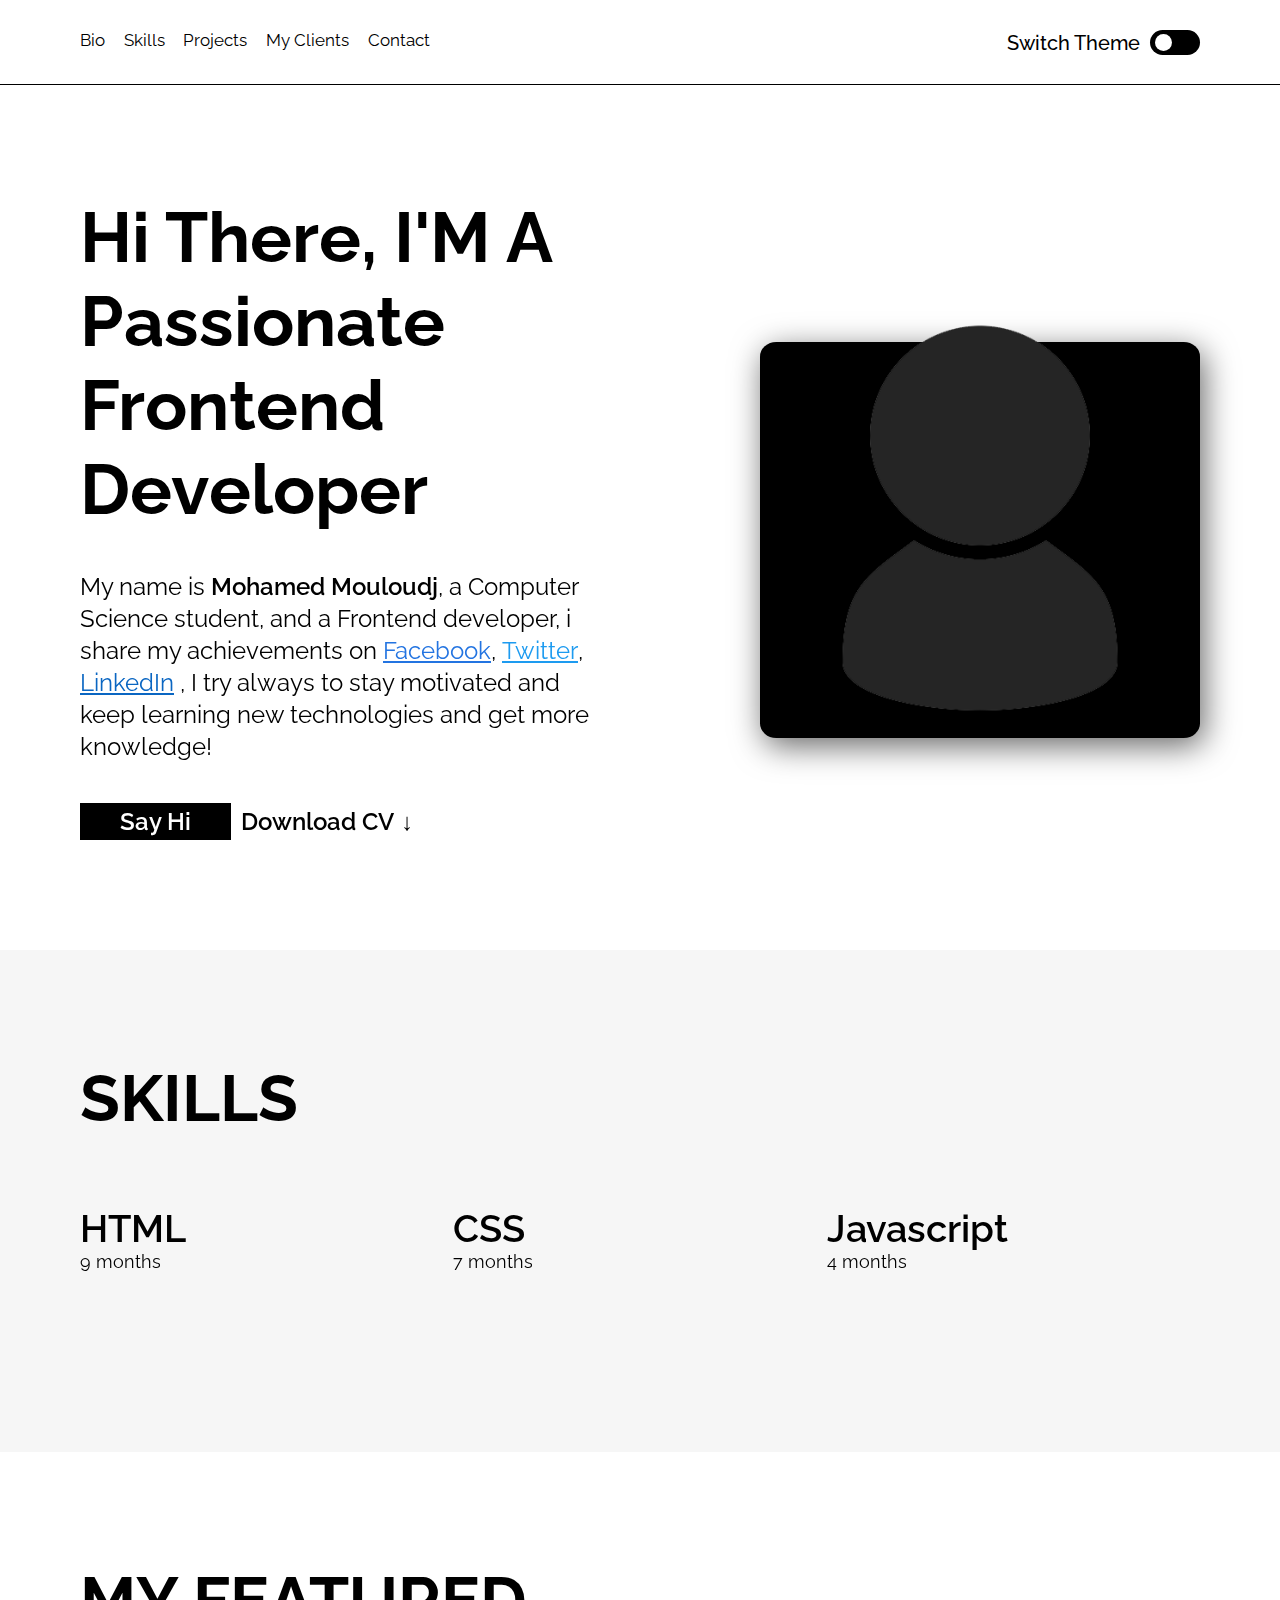
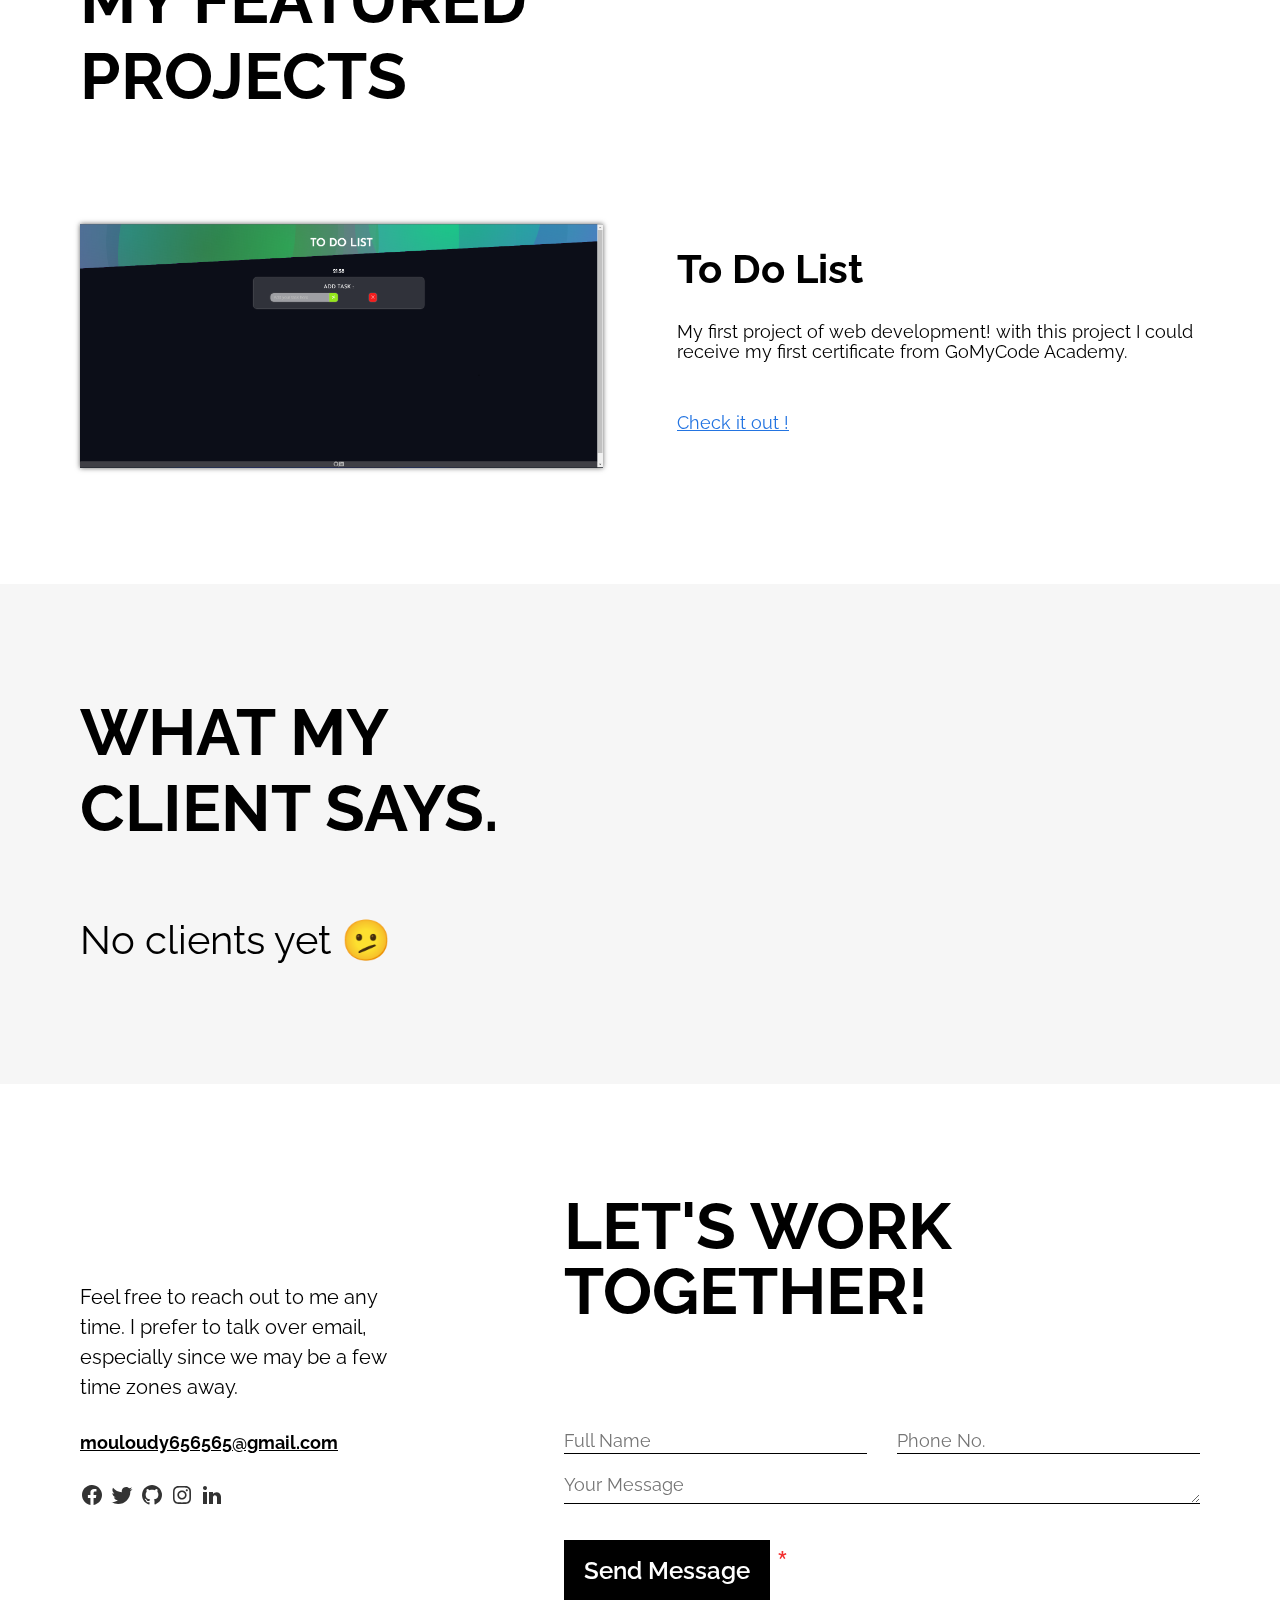
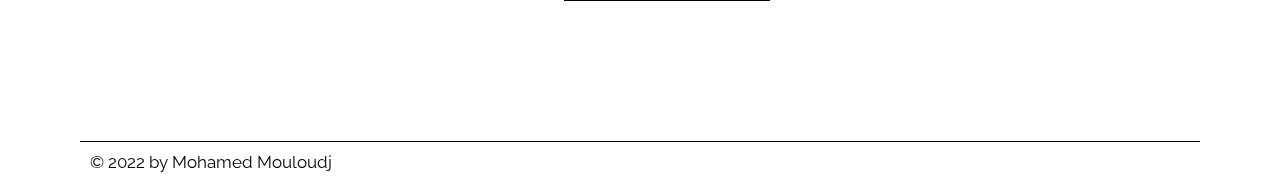
==== commit 7c4b5bac: "fixing background loop video problem" ====
--- a/index.html
+++ b/index.html
@@ -20,10 +20,10 @@
   </head>
   <body>
     <div class="global-container">
-      <!-- <video  class="bg-loop" autoplay loop muted playsinline >
+      <video  class="bg-loop" autoplay loop muted playsinline >
         <source src="video-loop.mp4" type="video/mp4"/>
         Your browser does not support Video tag.
-      </video> -->
+      </video>
       
       <header>
         
--- a/styles/style.css
+++ b/styles/style.css
@@ -241,10 +241,6 @@
   grid-area: 2/1/3/2;
 }
 
-.bio__almdrasa {
-  color: var(--color-green);
-}
-
 .bio__facebook {
   color: var(--color-blue);
 }
@@ -255,10 +251,6 @@
 
 .bio__linkedin {
   color: var(--color-dark-blue);
-}
-
-.bio__youtube {
-  color: var(--color-red);
 }
 
 .bio__description > span {
@@ -387,15 +379,6 @@
   font-weight: var(--font-weight-regular);
 }
 
-.media {
-  align-items: center;
-  justify-content: center;
-}
-
-.media__video {
-  max-width: 100%;
-}
-
 .projects h1 {
   font-weight: var(--font-weight-bold);
   padding-bottom: 11rem;
@@ -636,7 +619,7 @@
     grid-area: 4/2/4/3;
   }
   .js {
-    grid-area: 3/2/3/3;
+    grid-area: 3/1/3/2;
   }
   .projects__image1 {
     justify-self: center;
@@ -653,6 +636,7 @@
   }
   .contact__form {
     order: -1;
+    margin-bottom: 5rem;
   }
 }
 @media screen and (max-width: 500px) {
@@ -695,6 +679,7 @@
     display: flex;
     flex-direction: column;
     justify-content: center;
+    margin-bottom: 5rem;
   }
   .contact h1 {
     font-size: 5rem;
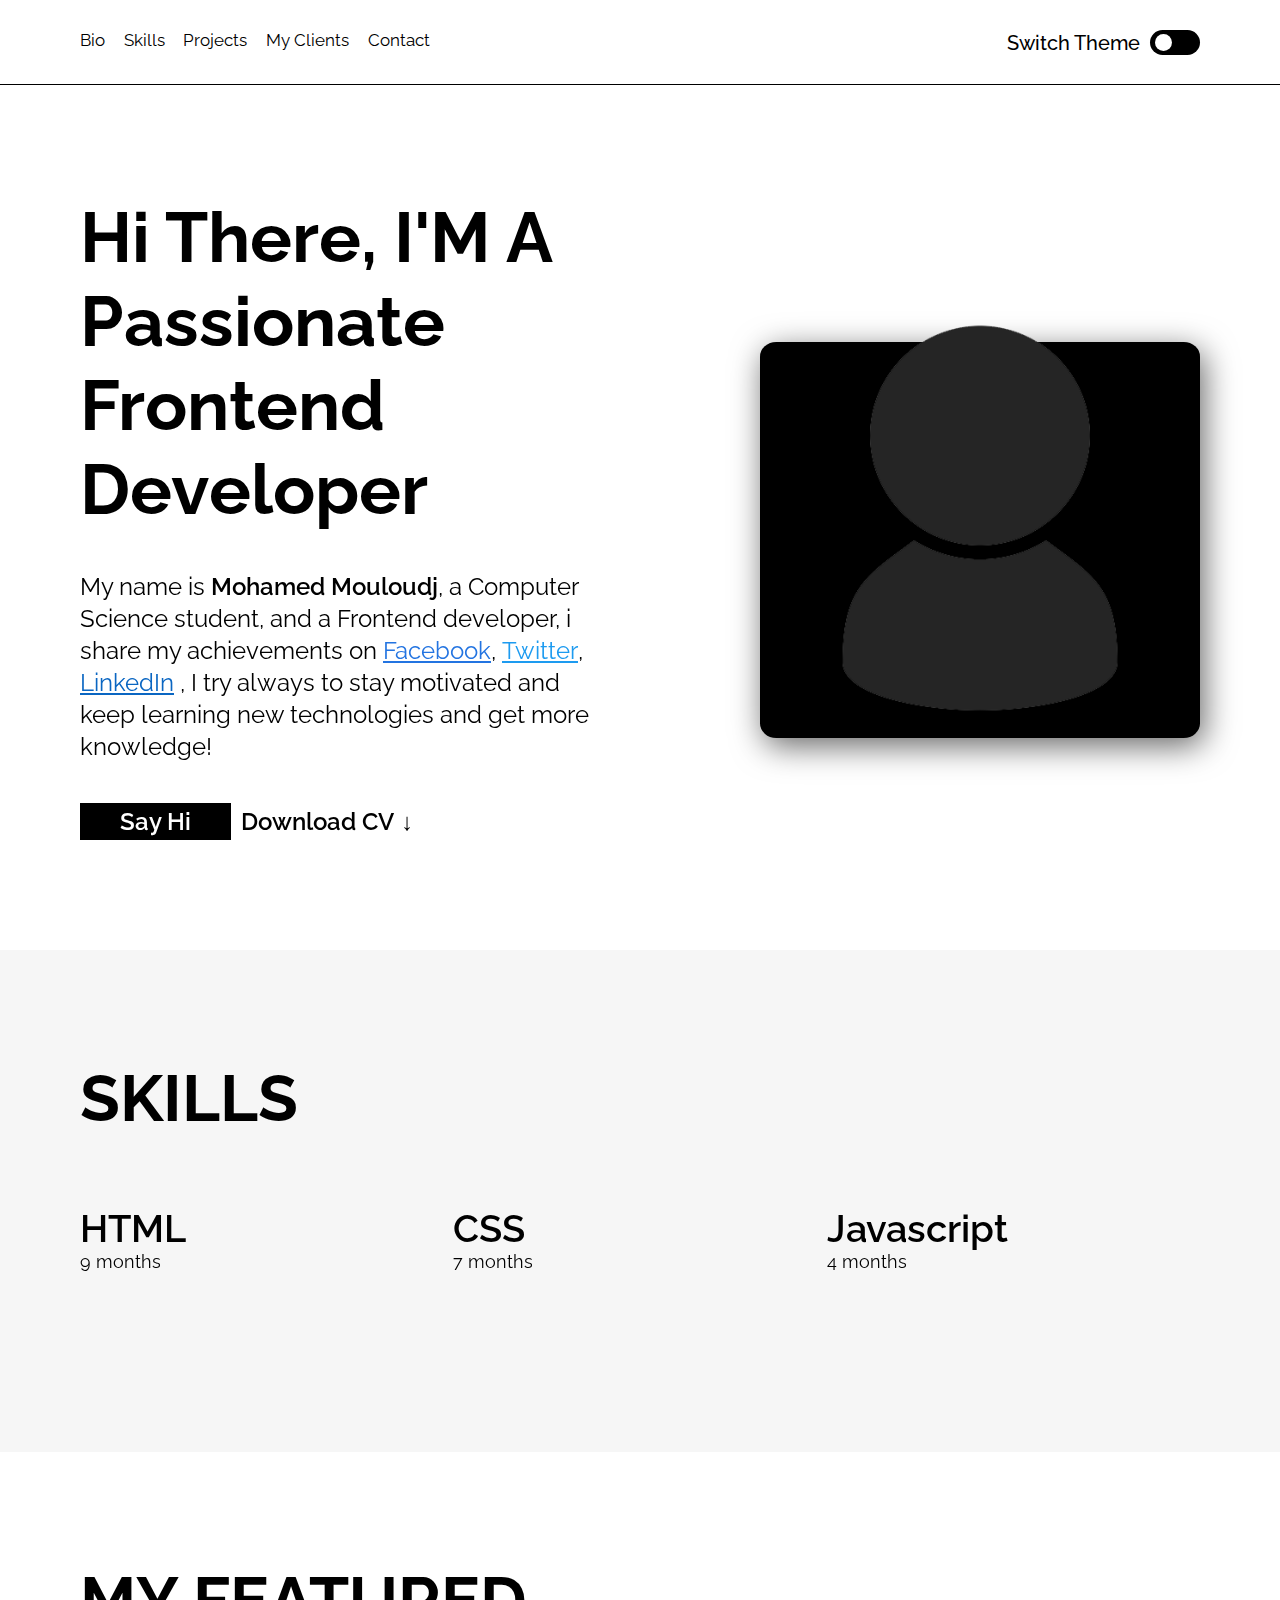
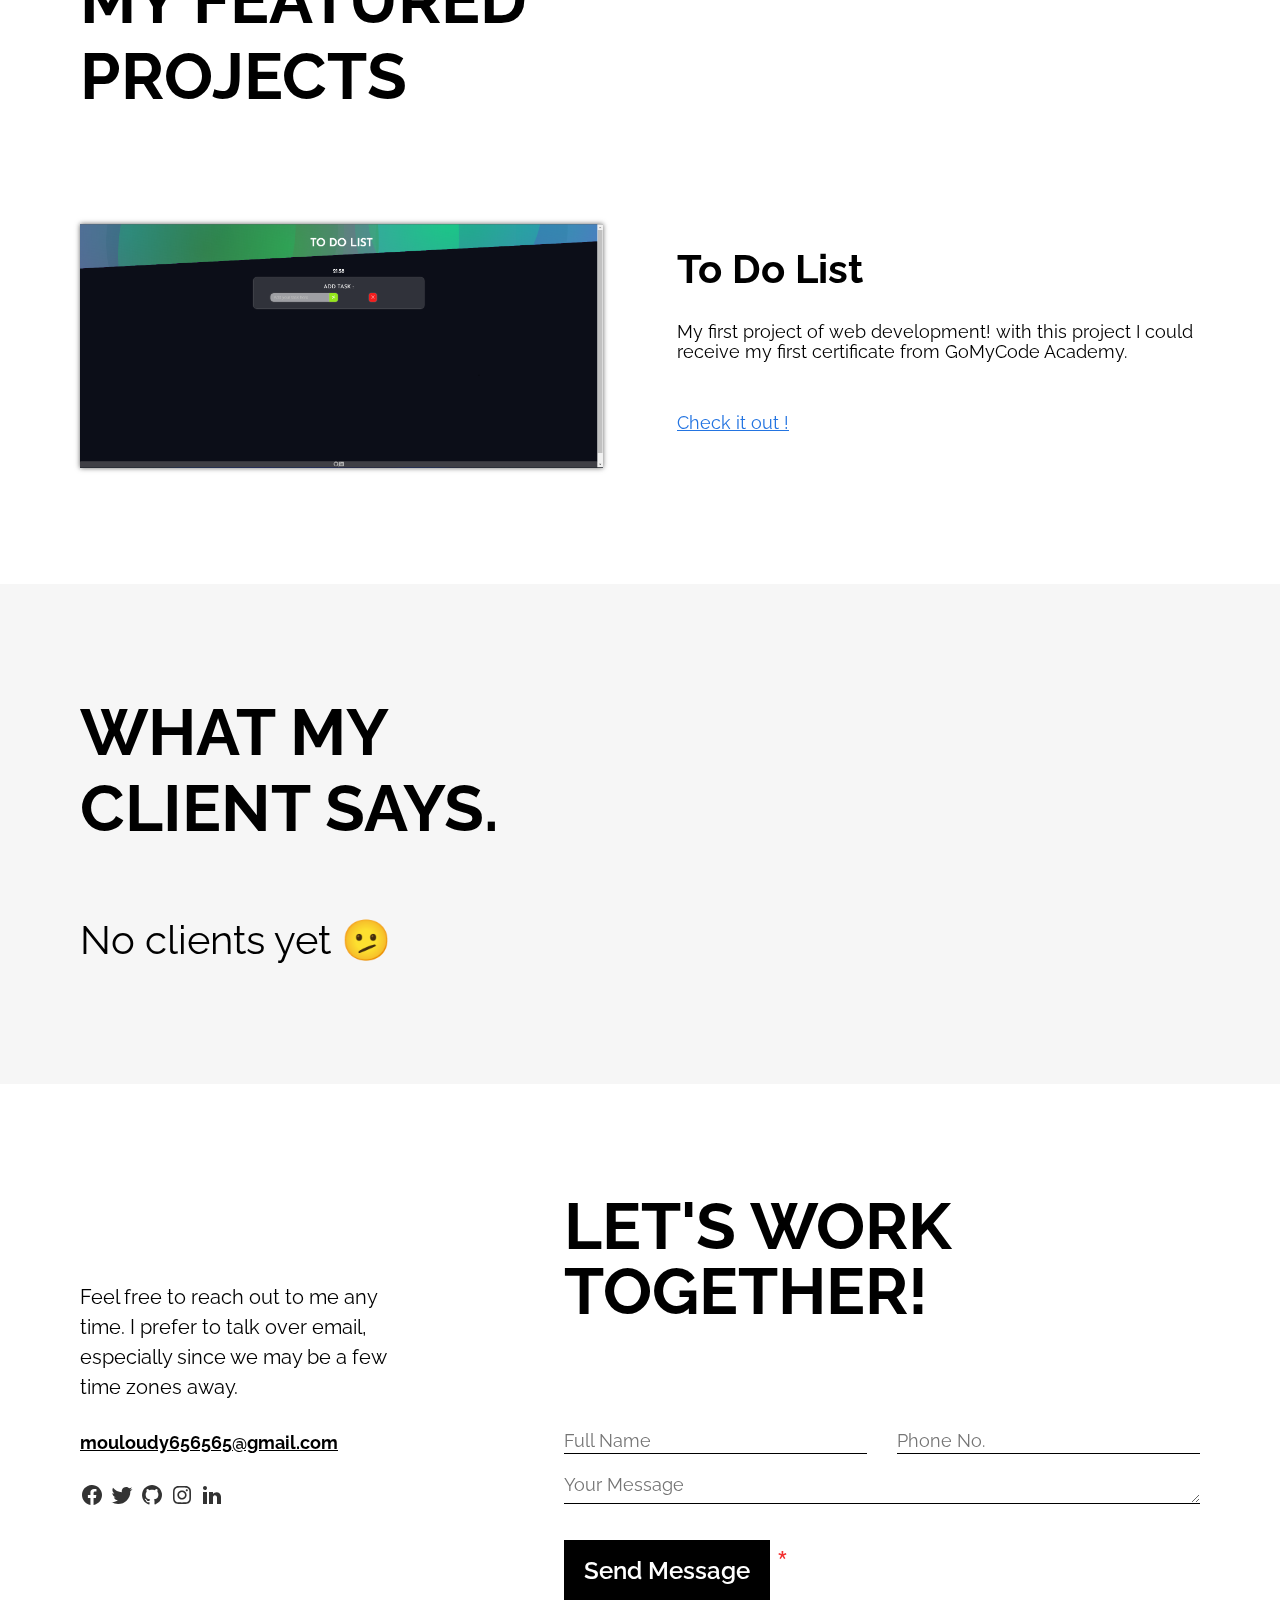
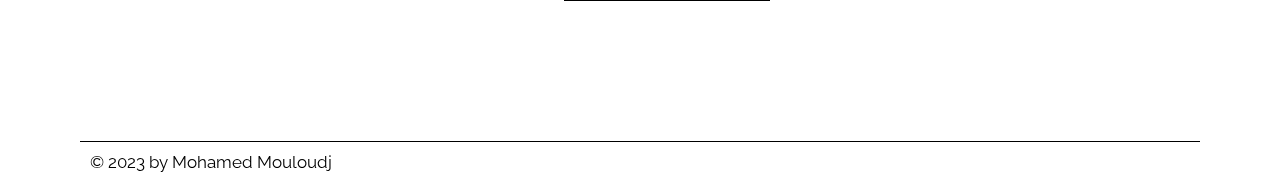
==== commit d66fbfa2: ""fotter changement"" ====
--- a/index.html
+++ b/index.html
@@ -248,7 +248,7 @@
       </section>
 
       <footer>
-        <p>© 2022 by Mohamed Mouloudj</p>
+        <p>© 2023 by Mohamed Mouloudj</p>
       </footer>
     </div>
   </body>
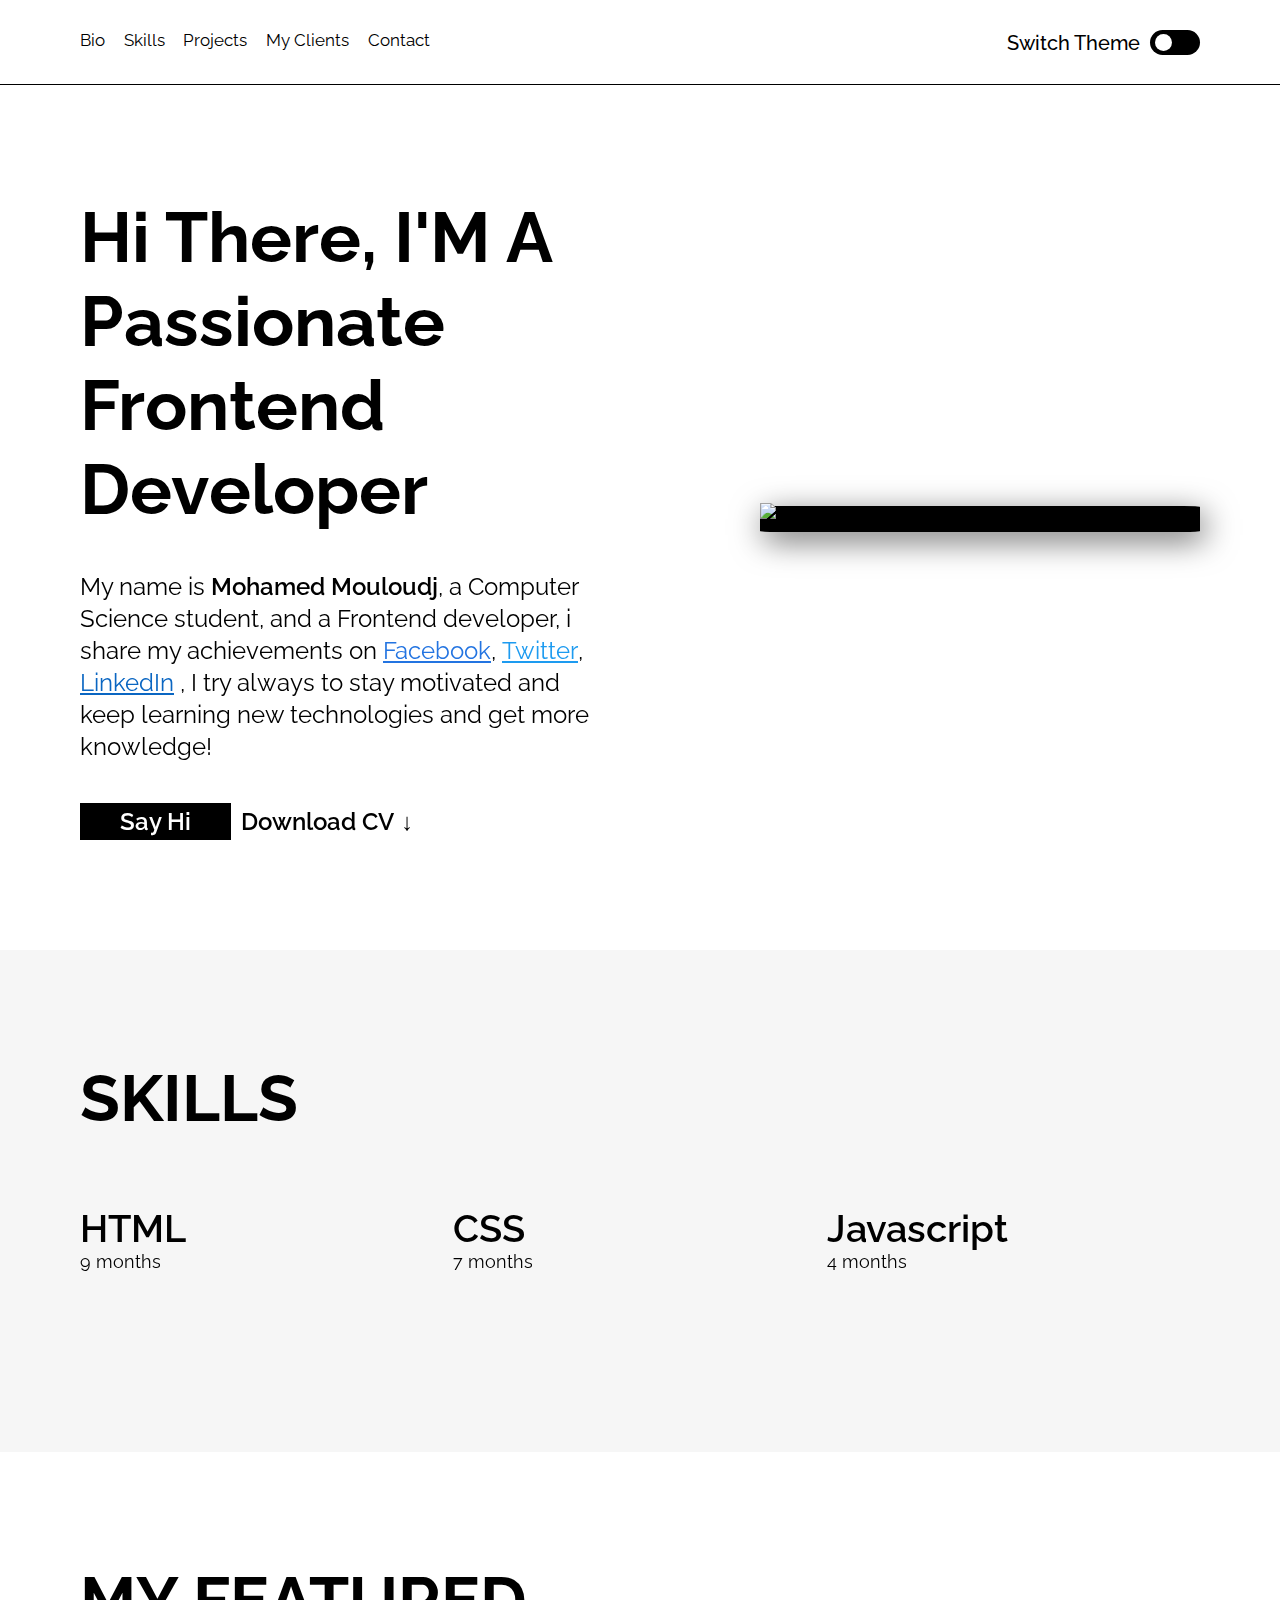
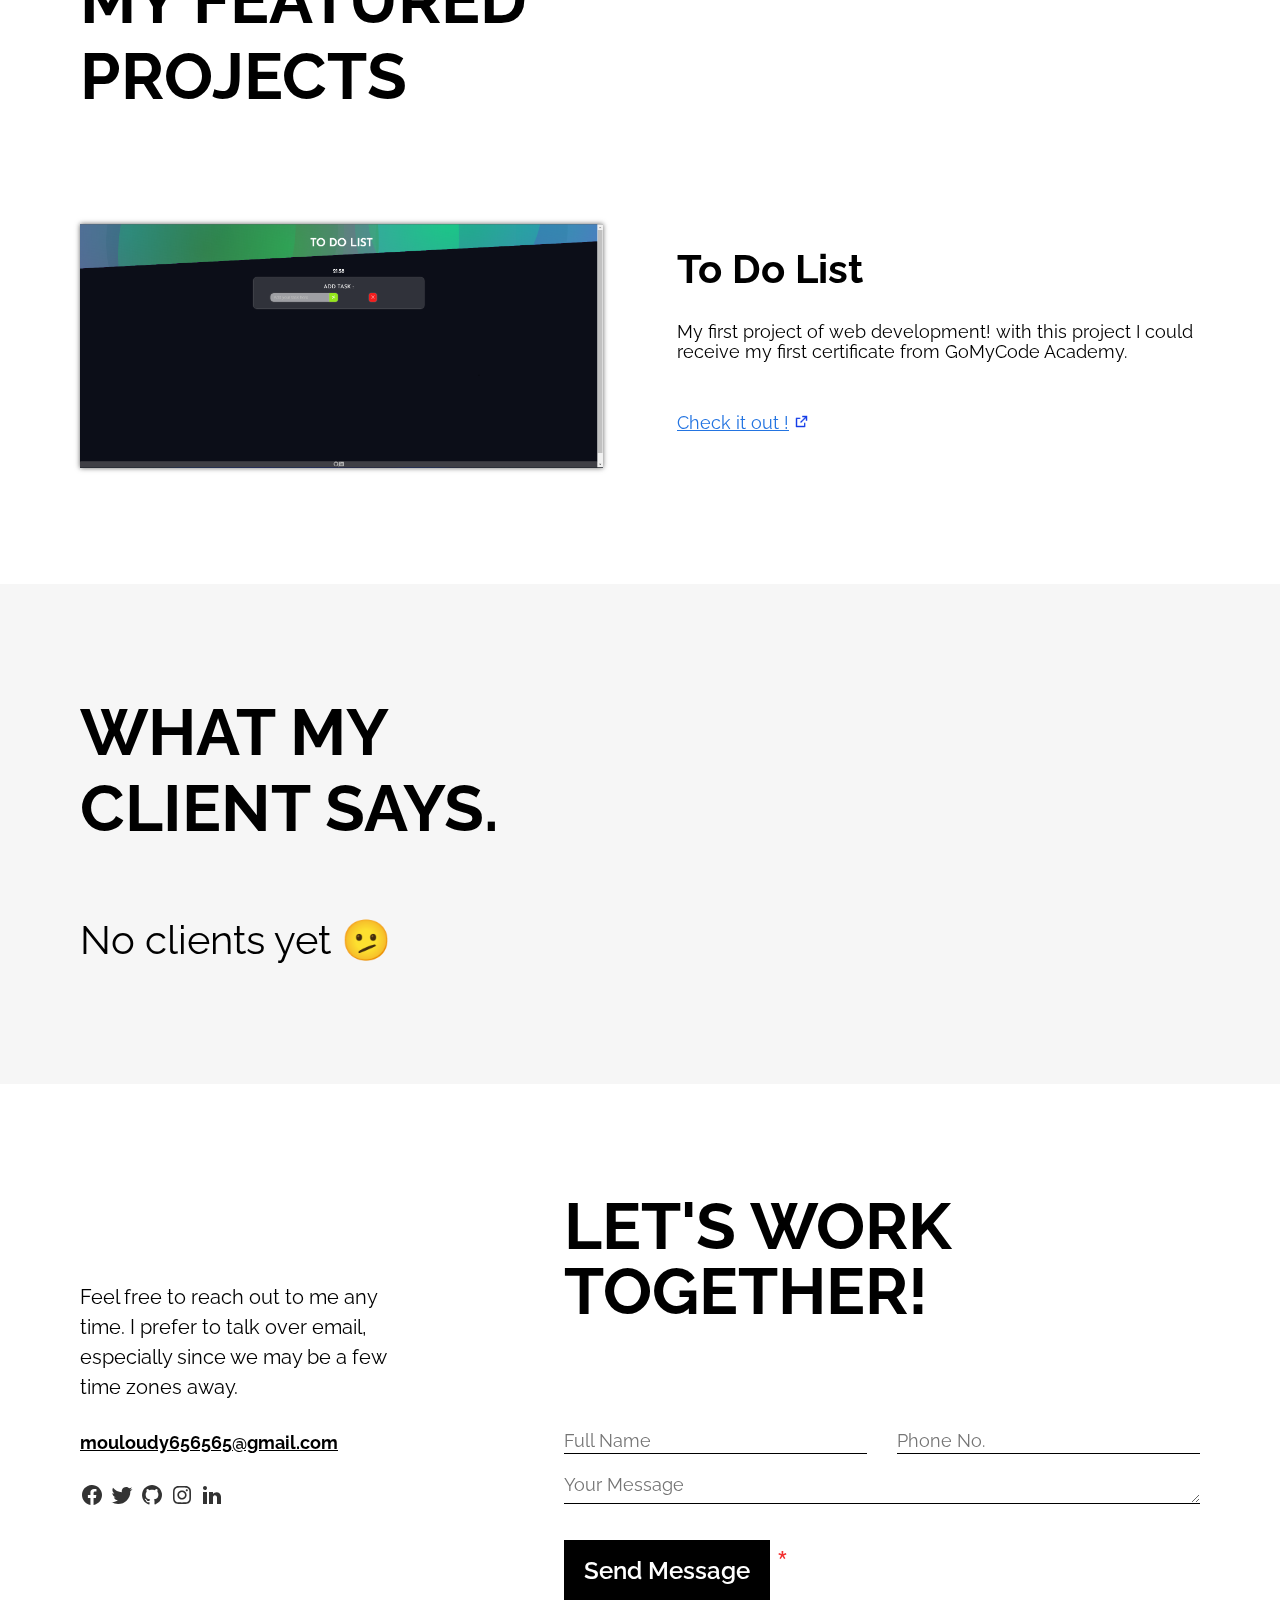
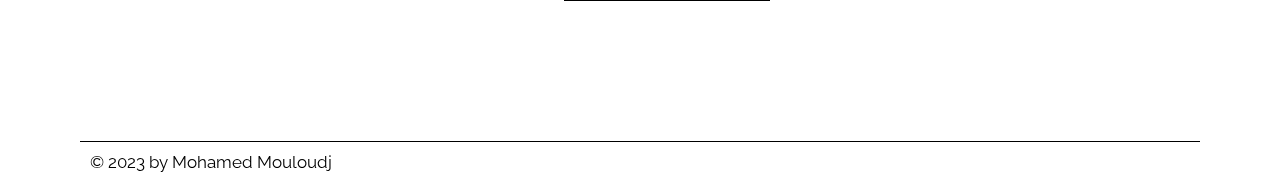
==== commit 5c0b5c5a: "Adding my picture, and fixing problem" ====
--- a/index.html
+++ b/index.html
@@ -93,7 +93,7 @@
         </div>
         <div class="bio__image">
           <img
-            src="images/pngwing.com.png"
+            src="images/personal-picture.png"
             alt="user Picture"
           />
         </div>
--- a/styles/style.css
+++ b/styles/style.css
@@ -410,7 +410,7 @@
   display: inline-block;
   width: 1.5rem;
   height: 1.5rem;
-  background-image: url("images/external-icon.png");
+  background-image: url("../images/external-icon.png");
   background-size: cover;
   -webkit-margin-start: 0.5rem;
           margin-inline-start: 0.5rem;
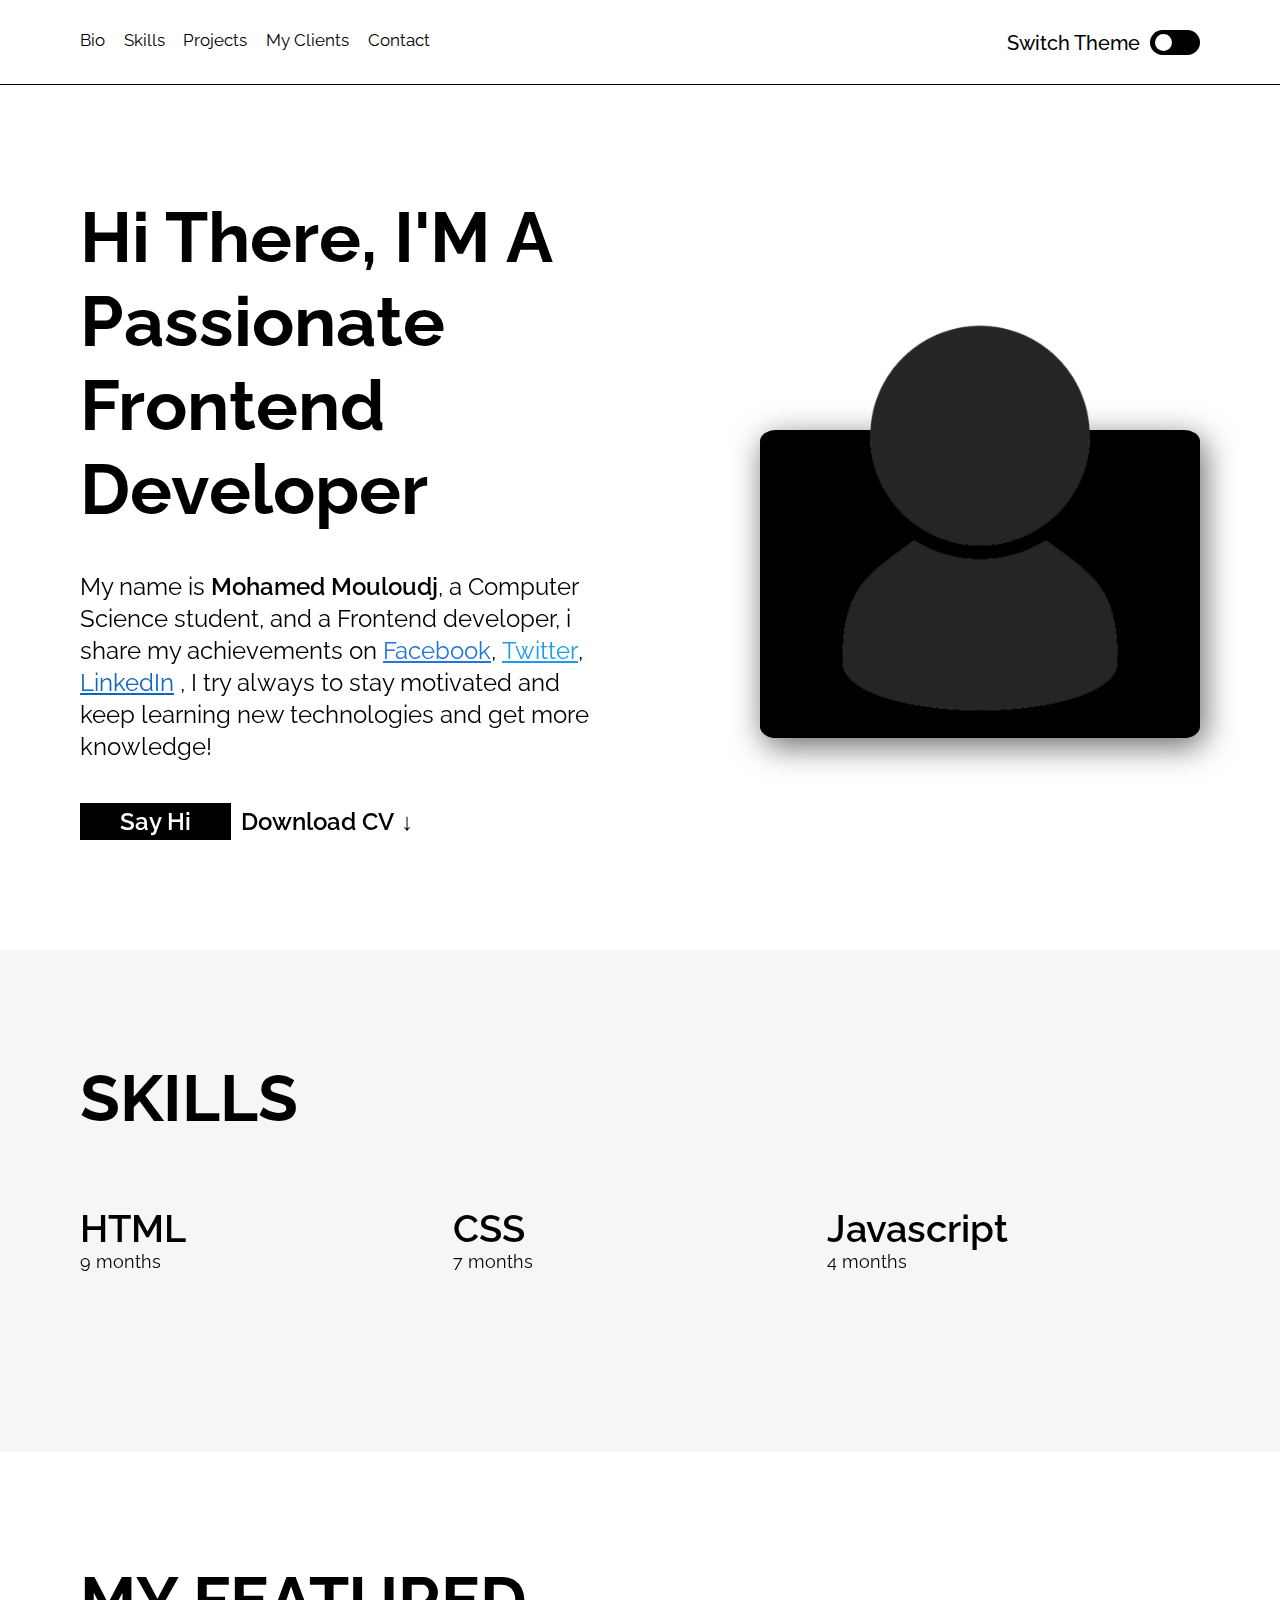
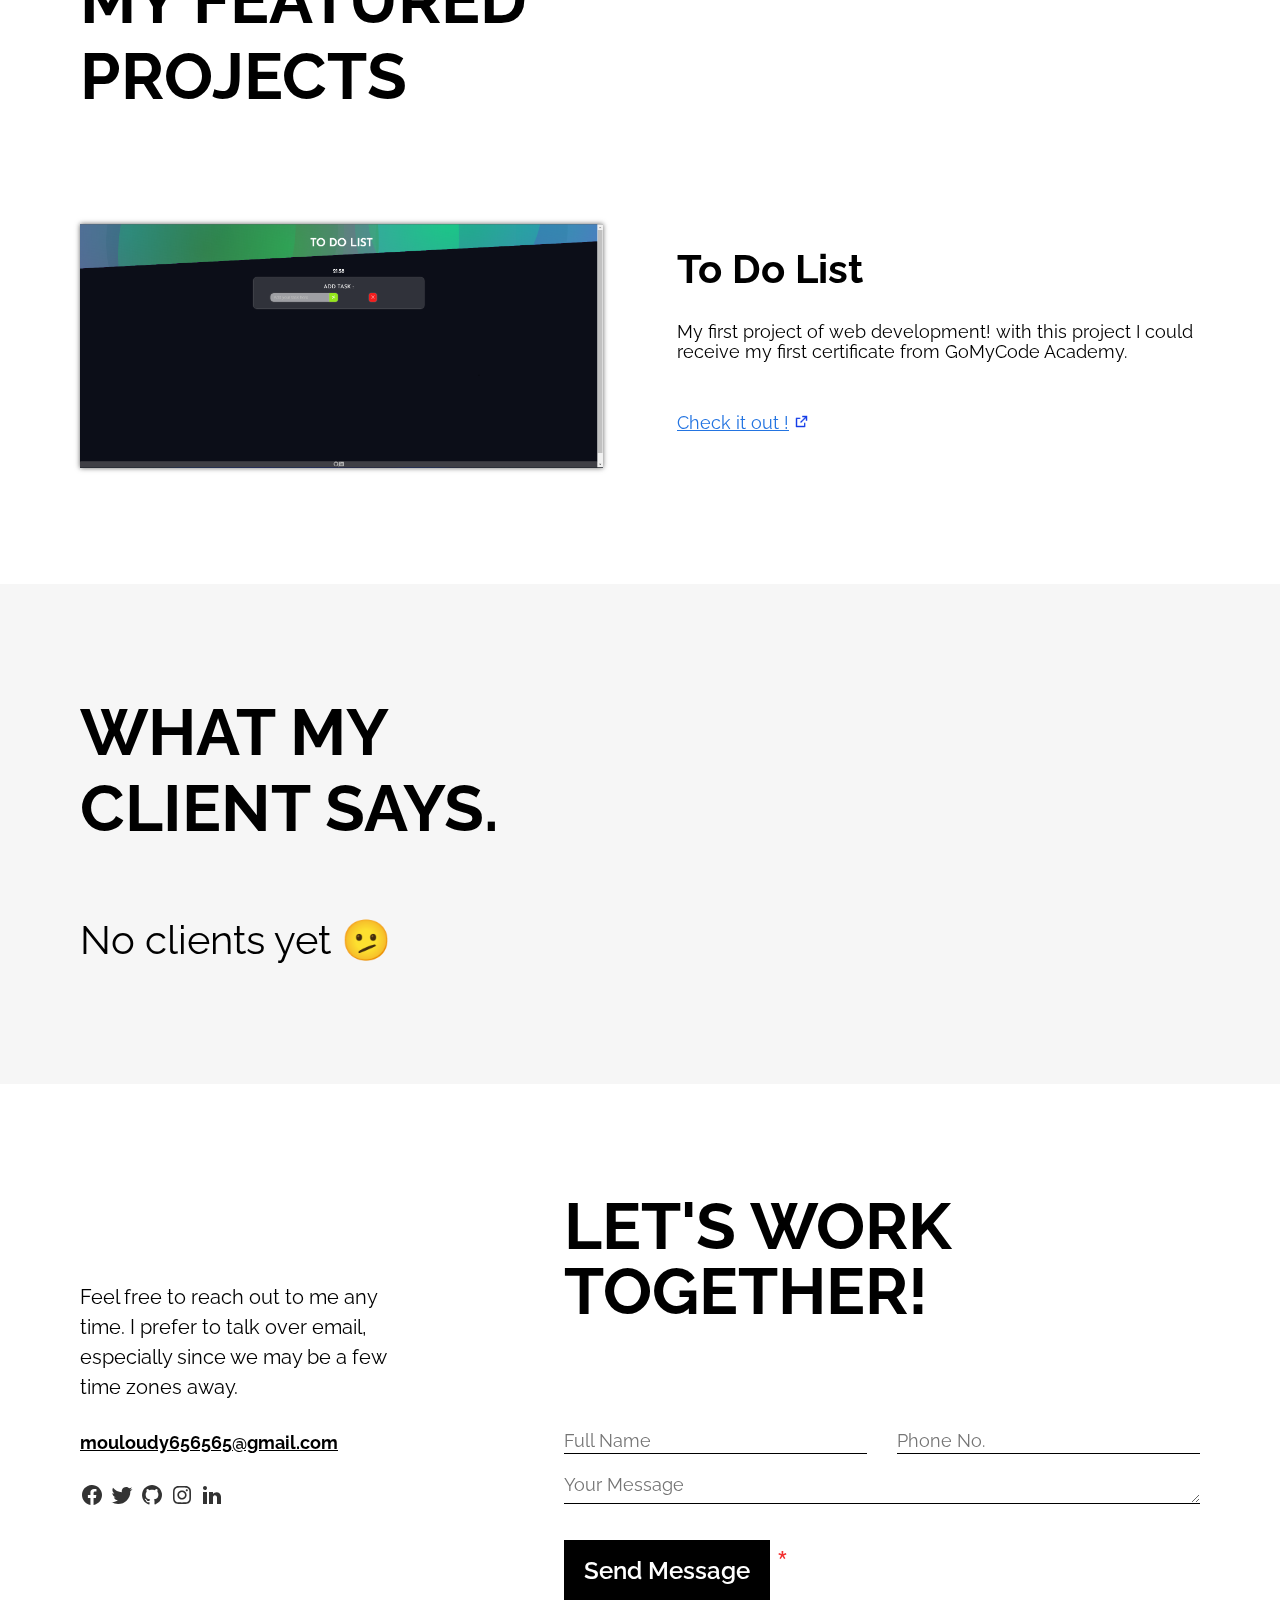
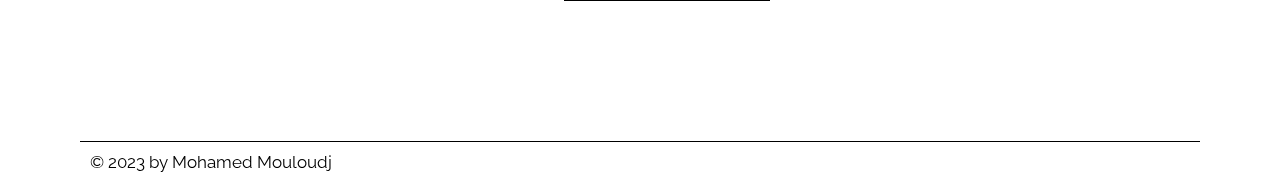
==== commit 6e763cda: "updating my pic :/" ====
--- a/index.html
+++ b/index.html
@@ -62,9 +62,6 @@
           <p class="bio__description">
             My name is <span class="bio__name">Mohamed Mouloudj</span>, a
             Computer Science student, and a Frontend developer, i share my achievements on 
-            <!-- <a class="bio__almdrasa" href="https://www.almdrasa.com/"
-              >Almdrasa.com</a
-            >, Software Engineer and a content creator who publish content on -->
             <a class="bio__facebook" href="https://www.facebook.com/profile.php?id=100086996334279"
               >Facebook</a
             >,
@@ -76,12 +73,6 @@
               href="https://www.linkedin.com/in/mohamed-mouloudj-547020247/"
               >LinkedIn</a
             >
-            <!-- and
-            <a
-              class="bio__youtube"
-              href="https://www.youtube.com/@MohamedAbusrea"
-              >Youtube</a
-            >. -->
             , I try always to stay motivated and keep learning new technologies and get more knowledge! 
           </p>
           <di class="bio__docs">
@@ -93,7 +84,7 @@
         </div>
         <div class="bio__image">
           <img
-            src="images/personal-picture.png"
+            src="images/pngwing.com.png"
             alt="user Picture"
           />
         </div>
--- a/styles/style.css
+++ b/styles/style.css
@@ -302,6 +302,7 @@
 }
 .bio__image img {
   width: 44rem;
+  border-radius: 3.7%;
 }
 
 .bio__image {
@@ -314,7 +315,7 @@
 
 .bio__image::before {
   content: "";
-  height: 90%;
+  height: 70%;
   width: 100%;
   z-index: -1;
   position: absolute;
